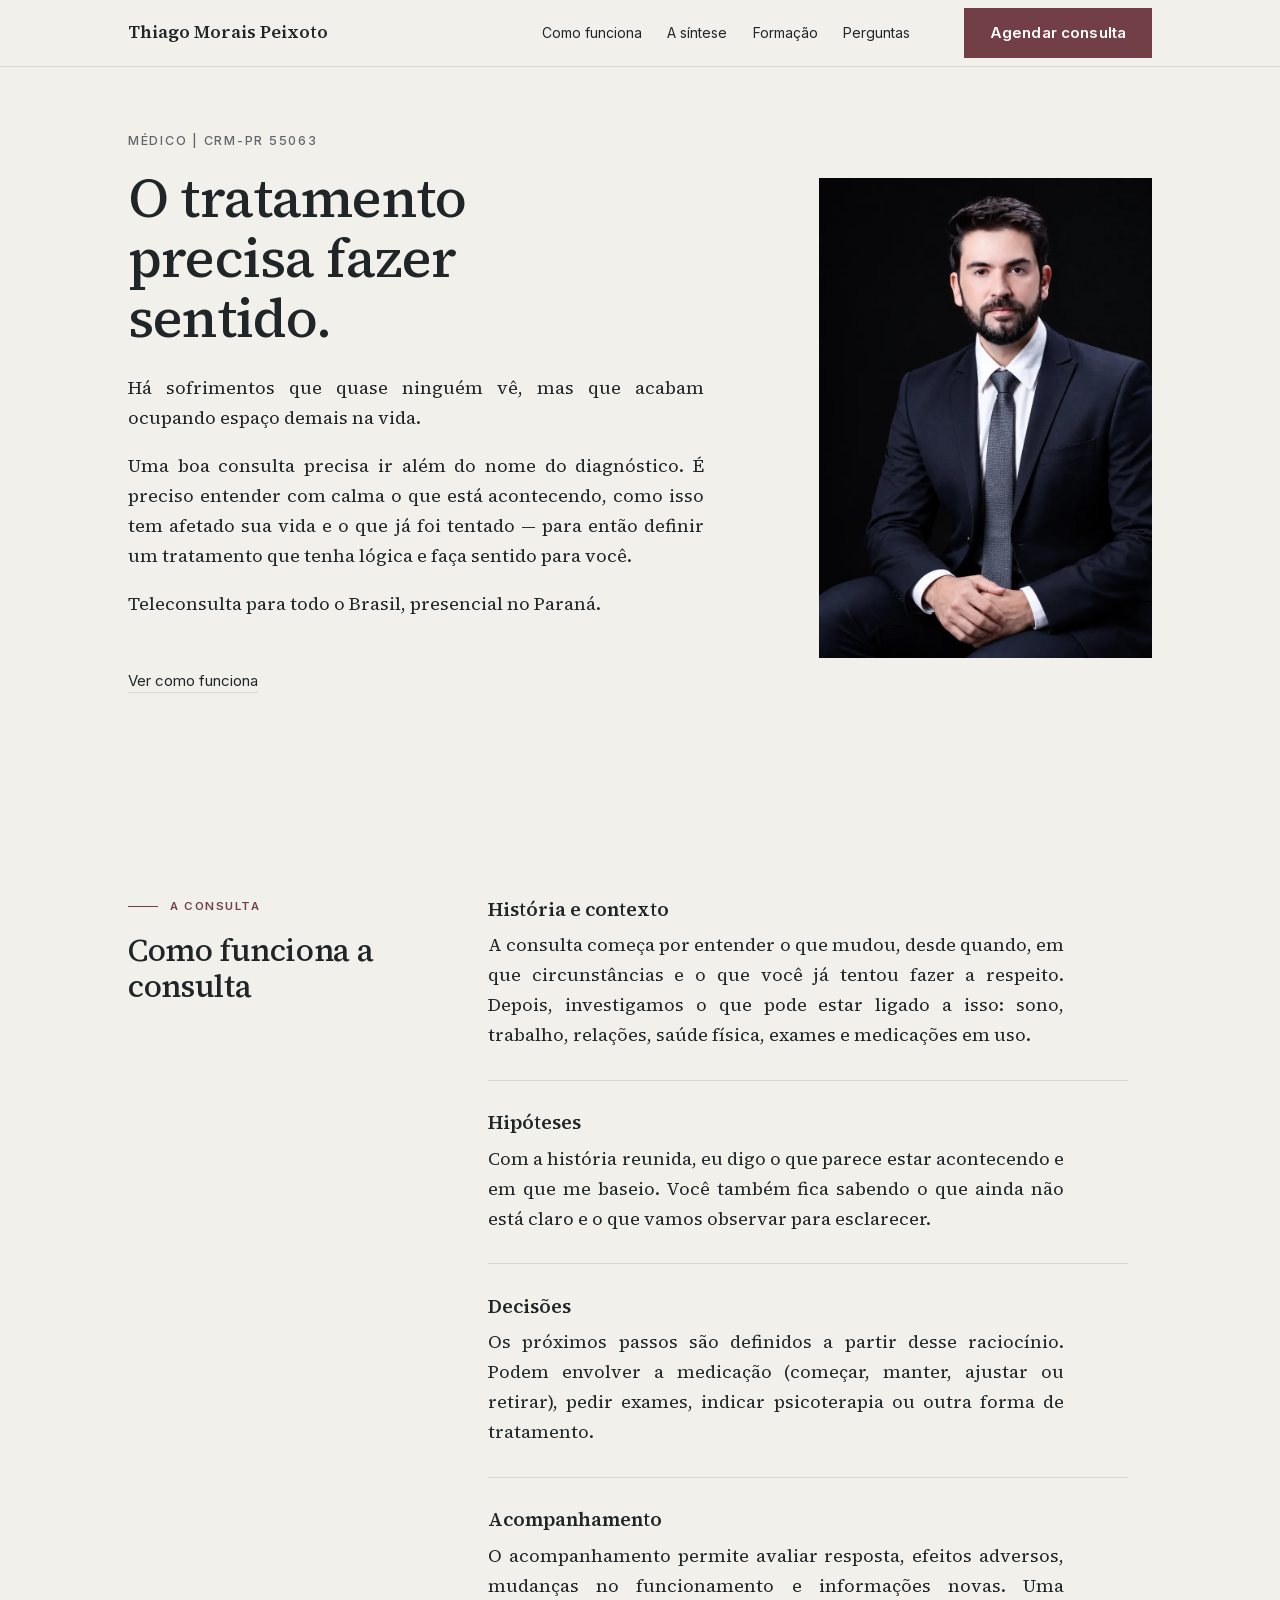
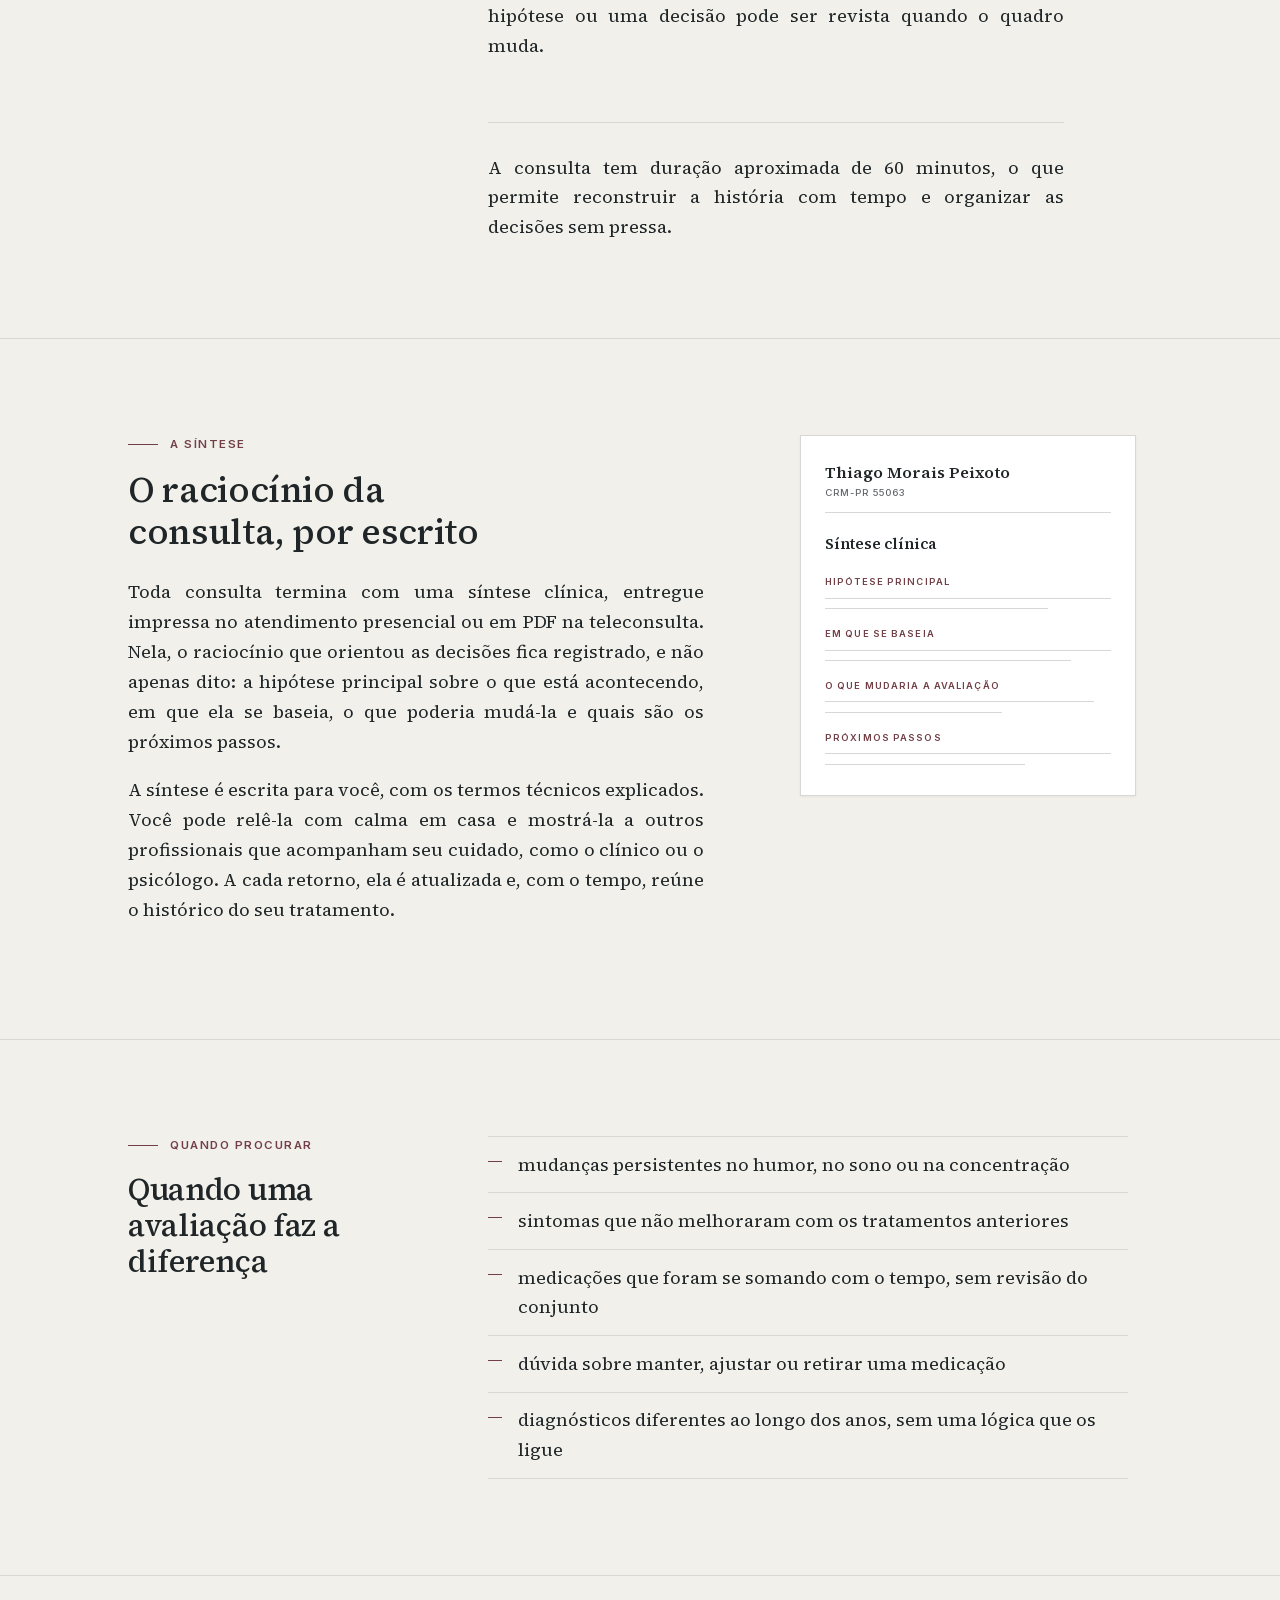
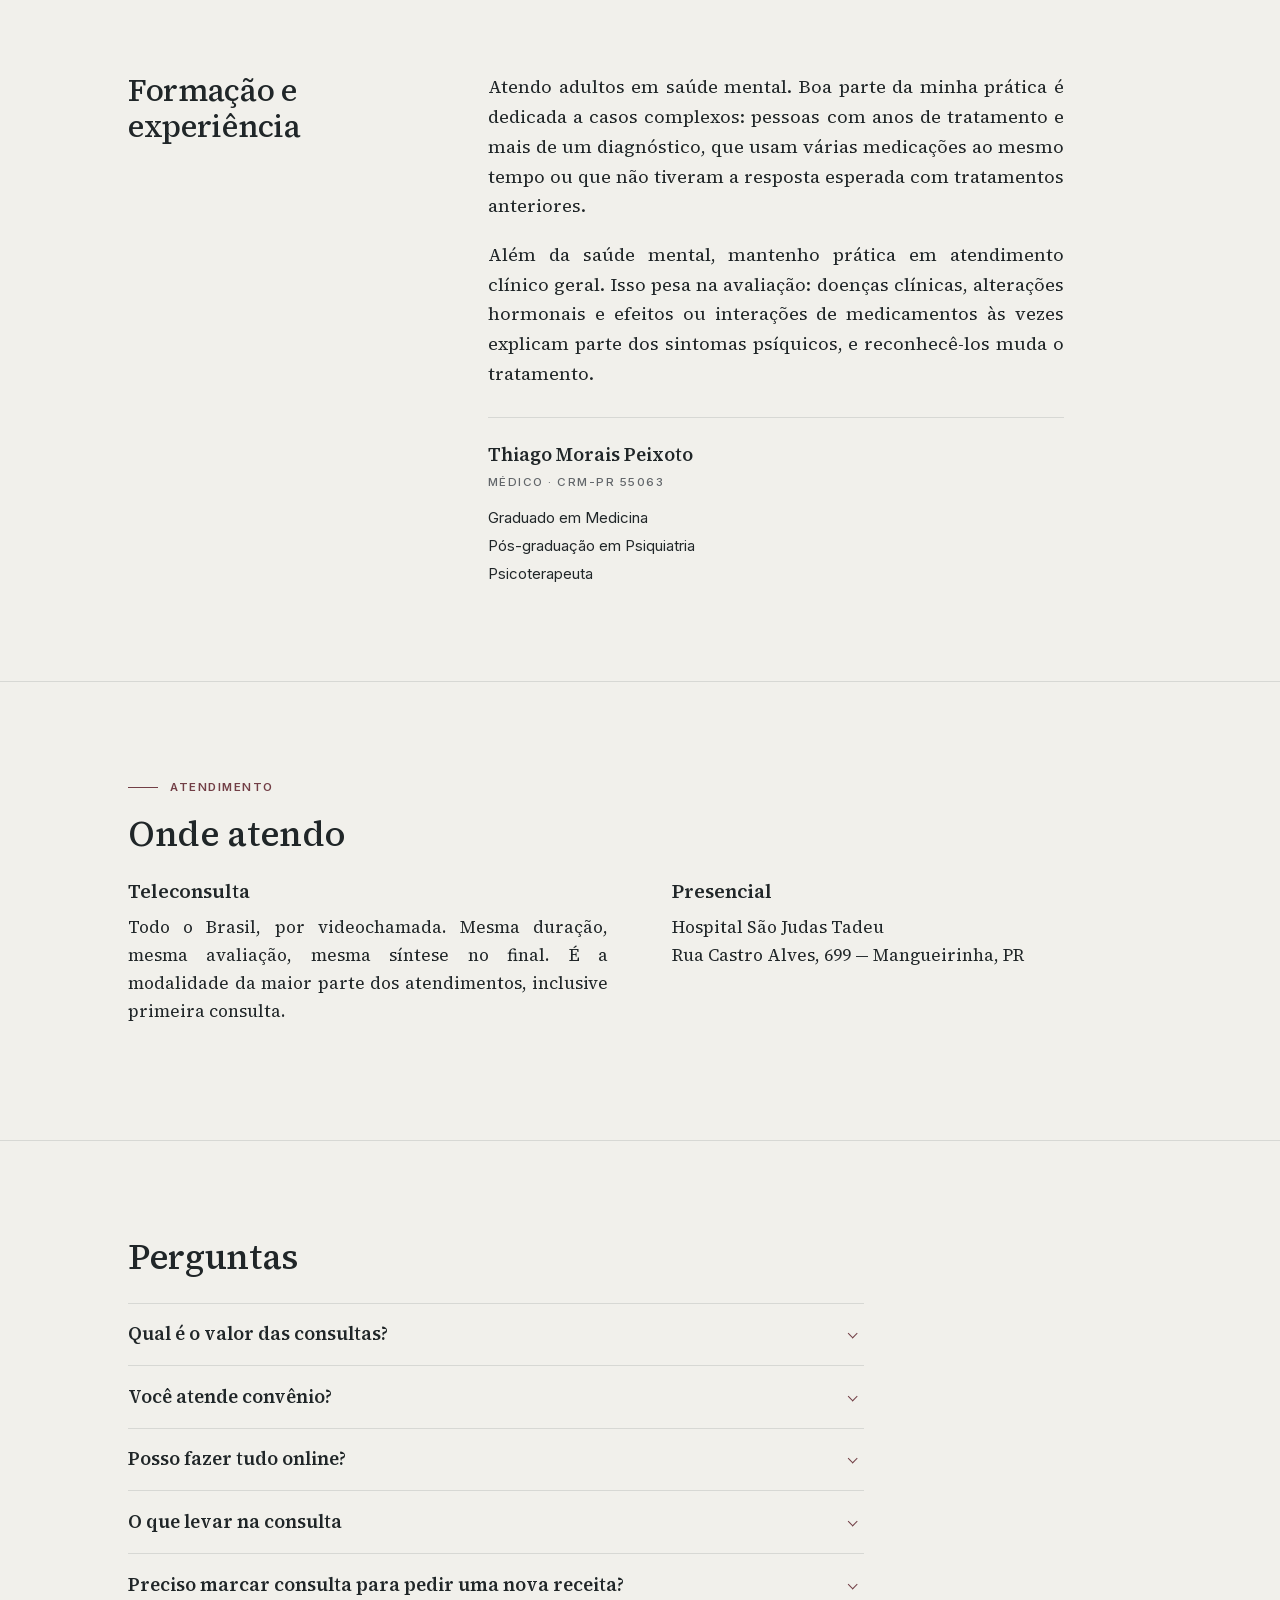
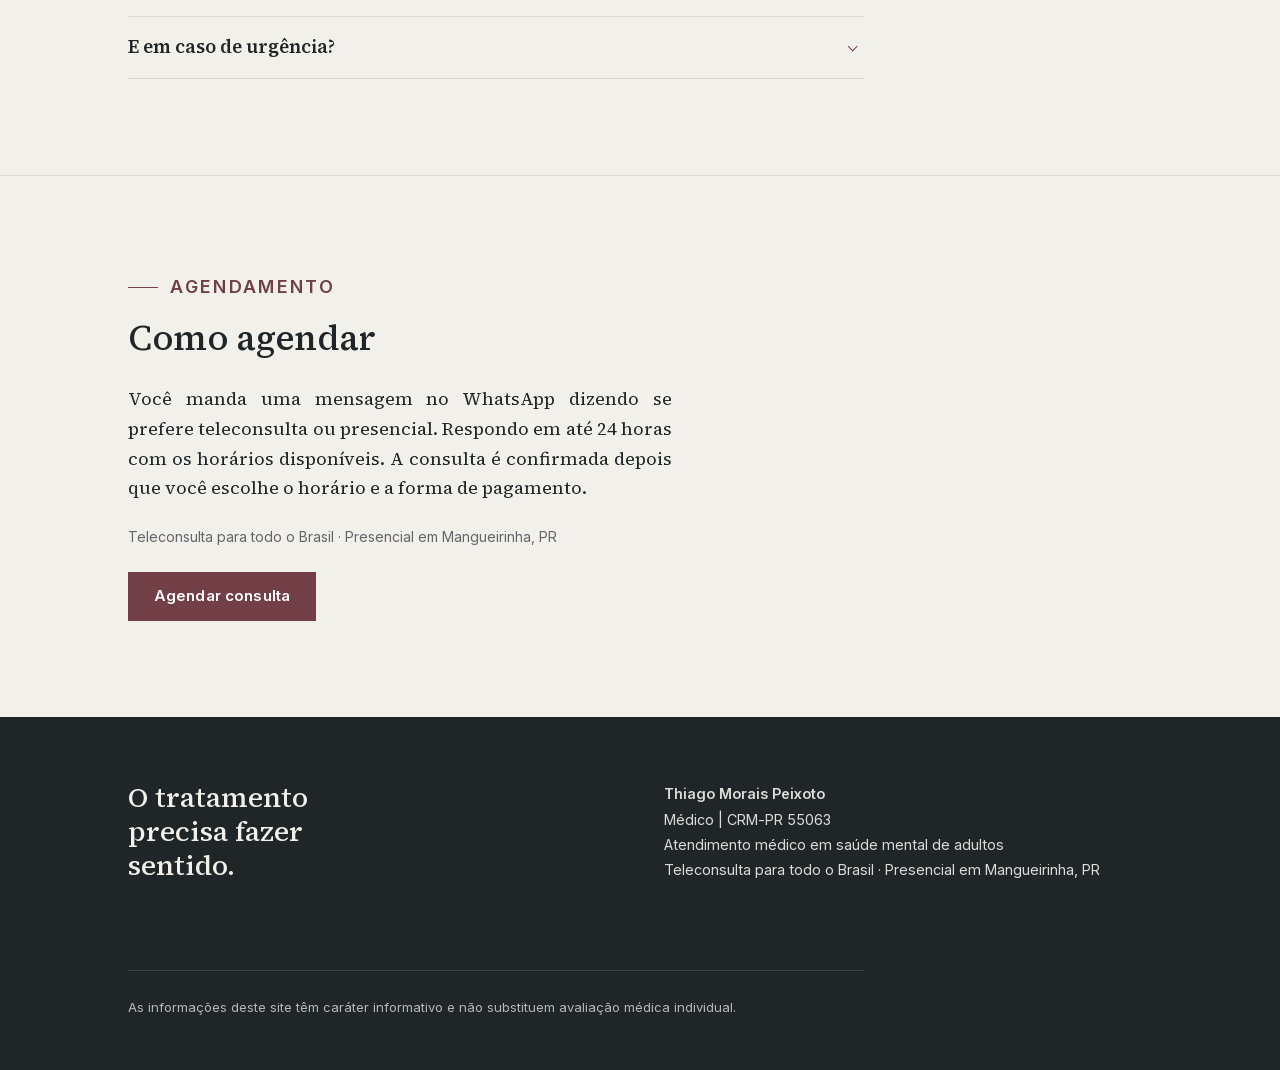
==== index.html @ 707415ba "Novo texto da capa Texto do proprietário, na íntegra. Saem da abertura a duração e a síntese clínica" ====
<!DOCTYPE html>
<html lang="pt-BR">
<head>
<meta charset="utf-8">
<meta name="viewport" content="width=device-width, initial-scale=1">
<title>Thiago Morais Peixoto — Médico | Saúde mental de adultos · Teleconsulta e Mangueirinha, PR</title>
<meta name="description" content="Atendimento médico em saúde mental de adultos. Teleconsulta para todo o Brasil e presencial em Mangueirinha (PR). Consulta de aproximadamente 60 minutos com síntese clínica ao final. CRM-PR 55063.">
<meta name="author" content="Thiago Morais Peixoto">
<meta name="theme-color" content="#F1F0EB">
<meta property="og:title" content="Thiago Morais Peixoto — Médico | Saúde mental de adultos">
<meta property="og:description" content="Consulta de aproximadamente 60 minutos com síntese clínica ao final: o raciocínio que levou às decisões, por escrito. Teleconsulta para todo o Brasil.">
<meta property="og:type" content="website">
<meta property="og:locale" content="pt_BR">
<meta property="og:url" content="https://thiagomoraispeixoto.com.br/">
<meta property="og:image" content="https://thiagomoraispeixoto.com.br/og-image.jpg">
<meta property="og:image:width" content="1200">
<meta property="og:image:height" content="630">
<meta property="og:image:alt" content="Thiago Morais Peixoto, médico, CRM-PR 55063.">
<link rel="canonical" href="https://thiagomoraispeixoto.com.br/">
<link rel="icon" href="favicon.svg" type="image/svg+xml">
<link rel="preload" href="fonts/ss4-text.woff2" as="font" type="font/woff2" crossorigin>
<link rel="preload" href="fonts/inter.woff2" as="font" type="font/woff2" crossorigin>
<link rel="stylesheet" href="style.css">
<script type="application/ld+json">
{
  "@context": "https://schema.org",
  "@type": "Physician",
  "name": "Thiago Morais Peixoto",
  "description": "Atendimento médico em saúde mental de adultos. Teleconsulta para todo o Brasil e presencial em Mangueirinha, PR.",
  "url": "https://thiagomoraispeixoto.com.br/",
  "image": "https://thiagomoraispeixoto.com.br/og-image.jpg",
  "telephone": "+5532984127191",
  "priceRange": "R$ 550",
  "address": {
    "@type": "PostalAddress",
    "streetAddress": "Rua Castro Alves, 699",
    "addressLocality": "Mangueirinha",
    "addressRegion": "PR",
    "addressCountry": "BR"
  },
  "areaServed": { "@type": "Country", "name": "Brasil" },
  "availableService": {
    "@type": "MedicalTherapy",
    "name": "Consulta médica em saúde mental de adultos"
  }
}
</script>
</head>
<body>

<header class="topo">
  <div class="caixa">
    <a class="marca" href="#topo">Thiago Morais Peixoto</a>
    <nav aria-label="Seções da página">
      <a href="#metodo">Como funciona</a>
      <a href="#registro">A síntese</a>
      <a href="#sobre">Formação</a>
      <a href="#faq">Perguntas</a>
    </nav>
    <a class="botao" href="https://wa.me/5532984127191?text=Ol%C3%A1%2C%20vim%20pelo%20site%20e%20gostaria%20de%20agendar%20uma%20consulta.">Agendar consulta</a>
  </div>
</header>

<main id="topo">

<!-- Capa -->
<section class="capa">
  <div class="caixa">
    <div class="capa-texto">
      <p class="identificacao">Médico | CRM-PR 55063</p>

      <h1>O tratamento precisa fazer sentido.</h1>

      <p class="entrada">Há sofrimentos que quase ninguém vê, mas que acabam ocupando espaço demais na vida.</p>

      <p class="entrada">Uma boa consulta precisa ir além do nome do diagnóstico. É preciso entender com calma o que está acontecendo, como isso tem afetado sua vida e o que já foi tentado — para então definir um tratamento que tenha lógica e faça sentido para você.</p>

      <p class="entrada">Teleconsulta para todo o Brasil, presencial no Paraná.</p>

    </div>

    <figure>
      <img src="retrato.webp" width="820" height="1183" alt="Fotografia de Thiago Morais Peixoto, médico, CRM-PR 55063." fetchpriority="high" decoding="async">
    </figure>

    <p class="capa-seguir"><a class="secundario" href="#metodo">Ver como funciona</a></p>
  </div>
</section>

<!-- Como funciona a consulta -->
<section class="secao" id="metodo" aria-labelledby="t-consulta">
  <div class="caixa duas">
    <div class="cabeca">
      <p class="rotulo">A consulta</p>
      <h2 id="t-consulta">Como funciona a consulta</h2>
    </div>

    <div class="subsecoes">
      <div>
        <h3>História e contexto</h3>
        <p>A consulta começa por entender o que mudou, desde quando, em que circunstâncias e o que você já tentou fazer a respeito. Depois, investigamos o que pode estar ligado a isso: sono, trabalho, relações, saúde física, exames e medicações em uso.</p>
      </div>

      <div>
        <h3>Hipóteses</h3>
        <p>Com a história reunida, eu digo o que parece estar acontecendo e em que me baseio. Você também fica sabendo o que ainda não está claro e o que vamos observar para esclarecer.</p>
      </div>

      <div>
        <h3>Decisões</h3>
        <p>Os próximos passos são definidos a partir desse raciocínio. Podem envolver a medicação (começar, manter, ajustar ou retirar), pedir exames, indicar psicoterapia ou outra forma de tratamento.</p>
      </div>

      <div>
        <h3>Acompanhamento</h3>
        <p>O acompanhamento permite avaliar resposta, efeitos adversos, mudanças no funcionamento e informações novas. Uma hipótese ou uma decisão pode ser revista quando o quadro muda.</p>
      </div>

      <p class="fechamento">A consulta tem duração aproximada de 60 minutos, o que permite reconstruir a história com tempo e organizar as decisões sem pressa.</p>
    </div>
  </div>
</section>

<!-- A síntese clínica (id mantido: #registro) -->
<section class="secao" id="registro" aria-labelledby="t-registro">
  <div class="caixa prova">
    <div>
      <p class="rotulo">A síntese</p>
      <h2 id="t-registro">O raciocínio da consulta, por escrito</h2>

      <p>Toda consulta termina com uma síntese clínica, entregue impressa no atendimento presencial ou em PDF na teleconsulta. Nela, o raciocínio que orientou as decisões fica registrado, e não apenas dito: a hipótese principal sobre o que está acontecendo, em que ela se baseia, o que poderia mudá-la e quais são os próximos passos.</p>

      <p>A síntese é escrita para você, com os termos técnicos explicados. Você pode relê-la com calma em casa e mostrá-la a outros profissionais que acompanham seu cuidado, como o clínico ou o psicólogo. A cada retorno, ela é atualizada e, com o tempo, reúne o histórico do seu tratamento.</p>
    </div>

    <!-- TODO futuro: inserir marca de margem somente quando houver ativo manual real digitalizado -->
    <div class="documento" role="img" aria-label="Modelo da síntese clínica entregue ao final da consulta, com quatro seções: hipótese principal, em que se baseia, o que mudaria a avaliação e próximos passos.">
      <div class="doc-topo">
        <span class="doc-nome">Thiago Morais Peixoto</span>
        <span class="doc-crm">CRM-PR 55063</span>
      </div>
      <p class="doc-titulo">Síntese clínica</p>
      <p class="doc-rubrica">Hipótese principal</p>
      <div class="doc-linhas"><i style="width:100%"></i><i style="width:78%"></i></div>
      <p class="doc-rubrica">Em que se baseia</p>
      <div class="doc-linhas"><i style="width:100%"></i><i style="width:86%"></i></div>
      <p class="doc-rubrica">O que mudaria a avaliação</p>
      <div class="doc-linhas"><i style="width:94%"></i><i style="width:62%"></i></div>
      <p class="doc-rubrica">Próximos passos</p>
      <div class="doc-linhas"><i style="width:100%"></i><i style="width:70%"></i></div>
    </div>
  </div>
</section>

<!-- Quando procurar -->
<section class="secao" id="quando" aria-labelledby="t-quando">
  <div class="caixa duas">
    <div class="cabeca">
      <p class="rotulo">Quando procurar</p>
      <h2 id="t-quando">Quando uma avaliação faz a diferença</h2>
    </div>

    <div>
      <ul class="lista">
        <li>mudanças persistentes no humor, no sono ou na concentração</li>
        <li>sintomas que não melhoraram com os tratamentos anteriores</li>
        <li>medicações que foram se somando com o tempo, sem revisão do conjunto</li>
        <li>dúvida sobre manter, ajustar ou retirar uma medicação</li>
        <li>diagnósticos diferentes ao longo dos anos, sem uma lógica que os ligue</li>
      </ul>
    </div>
  </div>
</section>

<!-- Sobre -->
<section class="secao" id="sobre" aria-labelledby="t-sobre">
  <div class="caixa duas">
    <div class="cabeca">
      <h2 id="t-sobre">Formação e experiência</h2>
    </div>

    <div>
      <p>Atendo adultos em saúde mental. Boa parte da minha prática é dedicada a casos complexos: pessoas com anos de tratamento e mais de um diagnóstico, que usam várias medicações ao mesmo tempo ou que não tiveram a resposta esperada com tratamentos anteriores.</p>

      <p>Além da saúde mental, mantenho prática em atendimento clínico geral. Isso pesa na avaliação: doenças clínicas, alterações hormonais e efeitos ou interações de medicamentos às vezes explicam parte dos sintomas psíquicos, e reconhecê-los muda o tratamento.</p>

      <div class="credenciais">
        <p class="cred-nome">Thiago Morais Peixoto</p>
        <p class="cred-crm">Médico · CRM-PR 55063</p>
        <ul class="cred-lista">
          <li>Graduado em Medicina</li>
          <li>Pós-graduação em Psiquiatria</li>
          <li>Psicoterapeuta</li>
        </ul>
      </div>
    </div>
  </div>
</section>

<!-- Onde atendo -->
<section class="secao" id="atendimento" aria-labelledby="t-atendimento">
  <div class="caixa">
    <div class="cabeca">
      <p class="rotulo">Atendimento</p>
      <h2 id="t-atendimento">Onde atendo</h2>
    </div>

    <div class="modalidades">
      <div>
        <h3>Teleconsulta</h3>
        <p>Todo o Brasil, por videochamada. Mesma duração, mesma avaliação, mesma síntese no final. É a modalidade da maior parte dos atendimentos, inclusive primeira consulta.</p>
      </div>
      <div>
        <h3>Presencial</h3>
        <p>Hospital São Judas Tadeu<br>Rua Castro Alves, 699 — Mangueirinha, PR</p>
      </div>
    </div>
  </div>
</section>

<!-- Perguntas -->
<section class="secao" id="faq" aria-labelledby="t-faq">
  <div class="caixa">
    <div class="cabeca">
      <h2 id="t-faq">Perguntas</h2>
    </div>

    <div class="perguntas">
      <details>
        <summary>Qual é o valor das consultas?</summary>
        <p>R$ 550,00 por consulta com duração de aproximadamente 60 minutos, com a síntese clínica ao final.</p>
        <p class="pagamento">Formas de pagamento:<br>
        Teleconsulta: Pix.<br>
        Atendimento presencial: dinheiro, Pix ou cartão.</p>
      </details>

      <details>
        <summary>Você atende convênio?</summary>
        <p>Não. Emito recibo para reembolso, e ele segue as regras da sua operadora.</p>
      </details>

      <details>
        <summary>Posso fazer tudo online?</summary>
        <p>Sim, inclusive a primeira consulta. A avaliação se faz conversando e reconstruindo sua história, e nada disso muda por videochamada.</p>
        <p>Em casa você tem as caixas de medicação, as receitas antigas e os exames ao alcance da mão, o que costuma deixar a consulta mais precisa. E não há deslocamento nem sala de espera. Se em algum momento for necessário exame presencial, eu digo na hora.</p>
      </details>

      <details>
        <summary>O que levar na consulta</summary>
        <p>Recomendo levar: a lista das medicações em uso com as doses, receitas e exames recentes.</p>
      </details>

      <details>
        <summary>Preciso marcar consulta para pedir uma nova receita?</summary>
        <p>Enquanto o paciente estiver em acompanhamento regular, eventuais reemissões de receitas ou de documentos já emitidos podem ser solicitadas pelo WhatsApp, assim como agendamentos e outras questões administrativas.</p>
        <p>Quando houver necessidade de avaliar novos sintomas, rever o quadro ou modificar o tratamento, a orientação é realizar uma consulta, para que essas decisões sejam tomadas com segurança e com o contexto necessário.</p>
      </details>

      <details>
        <summary>E em caso de urgência?</summary>
        <p>Em situações de urgência, procure atendimento presencial no serviço de emergência mais próximo ou ligue 192.</p>
      </details>
    </div>
  </div>
</section>

<!-- Como agendar -->
<section class="secao agendar" id="agendar" aria-labelledby="t-agendar">
  <div class="caixa">
    <p class="rotulo">Agendamento</p>
    <h2 id="t-agendar">Como agendar</h2>
    <p>Você manda uma mensagem no WhatsApp dizendo se prefere teleconsulta ou presencial. Respondo em até 24 horas com os horários disponíveis. A consulta é confirmada depois que você escolhe o horário e a forma de pagamento.</p>
    <p class="nota">Teleconsulta para todo o Brasil · Presencial em Mangueirinha, PR</p>
    <a class="botao" href="https://wa.me/5532984127191?text=Ol%C3%A1%2C%20vim%20pelo%20site%20e%20gostaria%20de%20agendar%20uma%20consulta.">Agendar consulta</a>
  </div>
</section>

</main>

<footer>
  <div class="caixa">
    <p class="lema">O tratamento precisa fazer sentido.</p>

    <p class="assinatura">
      <strong>Thiago Morais Peixoto</strong><br>
      Médico | CRM-PR 55063<br>
      Atendimento médico em saúde mental de adultos<br>
      Teleconsulta para todo o Brasil · Presencial em Mangueirinha, PR
    </p>

    <p class="disclaimer">As informações deste site têm caráter informativo e não substituem avaliação médica individual.</p>
  </div>
</footer>

</body>
</html>
---- style.css ----
/* Thiago Morais Peixoto — landing page
   Revisão v2: papel frio, grafite, vinho contido. Source Serif 4 + Inter. */

@font-face {
  font-family: 'SS4';
  src: url('fonts/ss4-text.woff2') format('woff2-variations'),
       url('fonts/ss4-text.woff2') format('woff2');
  font-weight: 400 600; font-style: normal; font-display: swap;
}
@font-face {
  font-family: 'Inter';
  src: url('fonts/inter.woff2') format('woff2-variations'),
       url('fonts/inter.woff2') format('woff2');
  font-weight: 400 600; font-style: normal; font-display: swap;
}

:root {
  --papel:      #F1F0EB;
  --tinta:      #202628;
  --vinho:      #723F46;
  --secundario: #62666A;
  --branco:     #FFFFFF;
  --linha:      #D7D8D4;

  --serif: 'SS4', Georgia, 'Times New Roman', serif;
  --sans:  'Inter', system-ui, -apple-system, 'Segoe UI', Roboto, sans-serif;

  --largura: 68rem;
  --medida:  36rem;
  --ar:      6rem;
}

*, *::before, *::after { box-sizing: border-box; }
html { -webkit-text-size-adjust: 100%; scroll-behavior: smooth; }

body {
  margin: 0;
  background: var(--papel);
  color: var(--tinta);
  font-family: var(--serif);
  font-size: 1.125rem;
  line-height: 1.66;
  font-kerning: normal;
  -webkit-font-smoothing: antialiased;
  -moz-osx-font-smoothing: grayscale;
}

@media (prefers-reduced-motion: reduce) {
  html { scroll-behavior: auto; }
  * { transition: none !important; }
}

.caixa { max-width: var(--largura); margin: 0 auto; padding: 0 2rem; }

p, li { max-width: var(--medida); }
p {
  margin: 0 0 1.15rem;
  text-align: justify;
  text-justify: inter-word;
  hyphens: auto;
  -webkit-hyphens: auto;
  /* nunca partir palavra com menos de 6 letras, nem deixar menos de 3 de cada lado */
  hyphenate-limit-chars: 6 3 3;
  -webkit-hyphenate-limit-before: 3;
  -webkit-hyphenate-limit-after: 3;
  hyphenate-limit-lines: 2;
  -webkit-hyphenate-limit-lines: 2;
}
/* Fora da justificação: rótulos, notas, credenciais, fac-símile e rodapé. */
.rotulo, .identificacao, .agendar .nota, .capa-seguir, .pagamento,
.cred-nome, .cred-crm, .doc-rubrica, .doc-titulo,
footer .assinatura, footer .disclaimer, footer .lema {
  text-align: left;
  hyphens: manual;
  -webkit-hyphens: manual;
}
a { color: var(--vinho); text-underline-offset: 0.2em; text-decoration-thickness: 1px; }
:focus-visible { outline: 2px solid var(--vinho); outline-offset: 3px; }

h1, h2, h3 { margin: 0; font-family: var(--serif); }

h1 {
  font-size: clamp(2.3rem, 4.8vw, 3.4rem);
  font-weight: 500; line-height: 1.1; letter-spacing: -0.015em;
  margin: 1.1rem 0 1.5rem; max-width: 17ch;
}
h2 {
  font-size: clamp(1.7rem, 2.9vw, 2.2rem);
  font-weight: 500; line-height: 1.18; letter-spacing: -0.01em;
  margin: 0 0 1.5rem; max-width: 22ch;
}
h3 {
  font-size: 1.2rem; font-weight: 600; line-height: 1.3;
  margin: 0 0 0.55rem; max-width: 30ch;
}

.rotulo {
  display: flex; align-items: center; gap: 0.8rem;
  margin: 0 0 1rem; max-width: none;
  font-family: var(--sans); font-size: 0.72rem; font-weight: 600;
  letter-spacing: 0.13em; text-transform: uppercase; color: var(--vinho);
}
.rotulo::before { content: ""; width: 1.85rem; height: 1px; background: var(--vinho); flex: none; }


/* ---------- Cabeçalho ---------- */
.topo {
  position: sticky; top: 0; z-index: 20;
  background: rgba(241,240,235,0.94);
  backdrop-filter: saturate(140%) blur(8px);
  border-bottom: 1px solid var(--linha);
}
.topo .caixa { display: flex; align-items: center; gap: 2rem; min-height: 66px; }
.marca {
  font-family: var(--serif); font-size: 1.1rem; font-weight: 600;
  color: var(--tinta); text-decoration: none; white-space: nowrap;
}
.topo nav { display: flex; gap: 1.6rem; margin-left: auto; font-family: var(--sans); font-size: 0.875rem; }
.topo .botao { margin-left: 1.35rem; white-space: nowrap; }
.topo nav a {
  color: var(--tinta); text-decoration: none;
  padding: 0.6rem 0; border-bottom: 1px solid transparent;
}
.topo nav a:hover { border-bottom-color: var(--vinho); color: var(--vinho); }

/* ---------- Botões ---------- */
.botao {
  display: inline-flex; align-items: center; justify-content: center;
  min-height: 46px; padding: 0.7rem 1.55rem;
  background: var(--vinho); color: var(--branco);
  font-family: var(--sans); font-size: 0.9375rem; font-weight: 600; letter-spacing: 0.01em;
  text-decoration: none; border: 1px solid var(--vinho);
  transition: background-color 150ms ease, color 150ms ease;
}
.botao:hover, .botao:focus-visible { background: transparent; color: var(--vinho); }

.secundario {
  display: inline-flex; align-items: center; min-height: 46px;
  font-family: var(--sans); font-size: 0.9375rem; color: var(--tinta);
  text-decoration: underline; text-decoration-color: var(--linha);
  text-decoration-thickness: 1px; text-underline-offset: 6px;
}
.secundario:hover, .secundario:focus-visible { color: var(--vinho); text-decoration-color: var(--vinho); }

/* ---------- Capa ---------- */
.capa { padding: 4rem 0 var(--ar); }
.capa .caixa {
  display: grid;
  grid-template-columns: minmax(0,1.3fr) minmax(0,0.7fr);
  grid-template-areas: "texto foto" "seguir foto";
  gap: 0 4.5rem; align-items: center;
}
.capa-texto { grid-area: texto; }
.capa-seguir { grid-area: seguir; margin: 1.35rem 0 0; }
.identificacao {
  margin: 0; font-family: var(--sans); font-size: 0.78rem; font-weight: 500;
  letter-spacing: 0.14em; text-transform: uppercase; color: var(--secundario);
}
.capa .entrada { font-size: 1.125rem; }
.capa figure { grid-area: foto; margin: 0; justify-self: end; max-width: 340px; }
.capa img { display: block; width: 100%; height: auto; }

/* ---------- Seções ---------- */
.secao { padding: var(--ar) 0; scroll-margin-top: 5rem; }
.secao + .secao { border-top: 1px solid var(--linha); }

.duas {
  display: grid; grid-template-columns: minmax(0,18rem) minmax(0,1fr);
  gap: 3rem 4.5rem; align-items: start;
}
.duas > .cabeca { position: sticky; top: 94px; }
.duas > .cabeca h2 { font-size: clamp(1.6rem, 2.4vw, 1.95rem); max-width: 16ch; }

/* ---------- Como funciona: subseções ---------- */
.subsecoes { max-width: 40rem; }
.subsecoes > div { padding: 1.85rem 0; border-top: 1px solid var(--linha); }
.subsecoes > div:first-child { padding-top: 0; border-top: 0; }
.subsecoes p:last-child { margin-bottom: 0; }
.fechamento { margin-top: 2rem; padding-top: 1.85rem; border-top: 1px solid var(--linha); }

/* ---------- Listas ---------- */
.lista { list-style: none; margin: 0; padding: 0; max-width: 40rem; }
.lista li {
  max-width: none; padding: 0.8rem 0 0.8rem 1.85rem;
  border-bottom: 1px solid var(--linha); position: relative;
}
.lista li:first-child { border-top: 1px solid var(--linha); }
.lista li::before {
  content: ""; position: absolute; left: 0; top: 1.5rem;
  width: 0.85rem; height: 1px; background: var(--vinho);
}
.lista + p { margin-top: 1.5rem; }

/* ---------- Fac-símile do registro ---------- */
.prova { display: grid; grid-template-columns: minmax(0,1fr) minmax(0,22rem); gap: 4rem; align-items: start; }
.documento {
  background: var(--branco);
  border: 1px solid var(--linha);
  box-shadow: 0 1px 2px rgba(32,38,40,.06);
  padding: 1.6rem 1.5rem 1.3rem;
  transform: none;
  font-size: 0.8125rem;
  max-width: 21rem;
}
.doc-topo {
  padding-bottom: 0.7rem; margin-bottom: 1.1rem; border-bottom: 1px solid var(--linha);
}
.doc-nome { display: block; font-family: var(--serif); font-size: 1rem; font-weight: 600; line-height: 1.3; }
.doc-crm {
  display: block; margin-top: 0.15rem;
  font-family: var(--sans); font-size: 0.6rem; font-weight: 500;
  letter-spacing: 0.1em; text-transform: uppercase; color: var(--secundario);
}
.doc-rubrica {
  margin: 0 0 0.5rem; font-family: var(--sans); font-size: 0.58rem; font-weight: 600;
  letter-spacing: 0.12em; text-transform: uppercase; color: var(--vinho);
}
.doc-linhas { margin: 0 0 1.05rem; }
.doc-linhas:last-of-type { margin-bottom: 0.25rem; }
.doc-linhas i { display: block; height: 1px; background: var(--linha); margin-bottom: 0.6rem; }
.doc-titulo {
  margin: 0 0 1.15rem;
  font-family: var(--serif); font-size: 0.95rem; font-weight: 600; color: var(--tinta);
}

/* ---------- Formação e experiência ---------- */
.credenciais {
  max-width: var(--medida);
  margin-top: 1.75rem; padding-top: 1.35rem;
  border-top: 1px solid var(--linha);
}
.cred-nome {
  margin: 0; font-family: var(--serif); font-size: 1.15rem; font-weight: 600; color: var(--tinta);
}
.cred-crm {
  margin: 0.2rem 0 0.85rem;
  font-family: var(--sans); font-size: 0.72rem; font-weight: 500;
  letter-spacing: 0.13em; text-transform: uppercase; color: var(--secundario);
}
.cred-lista { list-style: none; margin: 0; padding: 0; }
.cred-lista li {
  max-width: none; margin: 0 0 0.3rem;
  font-family: var(--sans); font-size: 0.9375rem; line-height: 1.55; color: var(--tinta);
}
.cred-lista li:last-child { margin-bottom: 0; }

/* ---------- Onde atendo ---------- */
.modalidades { display: grid; grid-template-columns: repeat(2, minmax(0,1fr)); gap: 3rem 4rem; }
.modalidades p { font-size: 1.0625rem; }

/* ---------- FAQ ---------- */
.perguntas { max-width: 46rem; }
details { border-bottom: 1px solid var(--linha); }
details:first-of-type { border-top: 1px solid var(--linha); }
summary {
  position: relative; display: block; list-style: none; cursor: pointer;
  padding: 1.15rem 3rem 1.15rem 0;
  font-family: var(--serif); font-size: 1.15rem; font-weight: 600; line-height: 1.35;
}
summary::-webkit-details-marker { display: none; }
summary:hover, details[open] summary { color: var(--vinho); }
summary::after {
  content: ""; position: absolute; right: 0.5rem; top: 1.65rem;
  width: 0.46rem; height: 0.46rem;
  border-right: 1.5px solid var(--vinho); border-bottom: 1.5px solid var(--vinho);
  transform: rotate(45deg); transition: transform 180ms ease;
}
details[open] summary::after { transform: rotate(-135deg); }
details > *:not(summary) { margin-bottom: 1.15rem; max-width: 42rem; }

/* ---------- Como agendar ---------- */
.agendar p { font-size: 1.125rem; max-width: 34rem; }
.agendar .nota {
  margin: 1.35rem 0 0;
  font-family: var(--sans); font-size: 0.875rem; color: var(--secundario);
}
.agendar .botao { margin-top: 1.5rem; }

/* ---------- Rodapé ---------- */
footer { background: var(--tinta); color: var(--papel); padding: 4rem 0 3.25rem; }
footer .caixa { display: grid; grid-template-columns: repeat(2, minmax(0,1fr)); gap: 3rem; align-items: start; }
footer .lema {
  font-family: var(--serif); font-weight: 500; margin: 0; max-width: 16ch;
  font-size: clamp(1.4rem, 2.4vw, 1.75rem); line-height: 1.2;
}
footer .assinatura {
  margin: 0; font-family: var(--sans); font-size: 0.9rem; line-height: 1.75; opacity: 0.9;
}
footer .assinatura strong { font-weight: 600; }
footer .disclaimer {
  grid-column: 1 / -1; margin: 2.5rem 0 0; padding-top: 1.6rem;
  border-top: 1px solid rgba(241,240,235,.22);
  font-family: var(--sans); font-size: 0.8125rem; line-height: 1.65; opacity: 0.72; max-width: 46rem;
}
footer a { color: var(--papel); }

/* ---------- Telas médias ---------- */
@media (max-width: 980px) {
  :root { --ar: 4.25rem; }
  .capa { padding-top: 2.75rem; }
  .capa .caixa {
    grid-template-columns: 1fr;
    grid-template-areas: "texto" "foto" "seguir";
    gap: 2.5rem 0;
  }
  .capa-seguir { margin-top: 0; }
  .capa figure { max-width: 320px; justify-self: start; }
  .duas { grid-template-columns: 1fr; gap: 1.75rem; }
  .duas > .cabeca { position: static; }
  .prova { grid-template-columns: 1fr; gap: 2.75rem; }
  .modalidades { grid-template-columns: 1fr; gap: 2.25rem; }
  .topo nav { display: none; }
  .topo .botao { margin-left: auto; }
  footer .caixa { grid-template-columns: 1fr; gap: 2rem; }
}

/* ---------- Telefone ---------- */
@media (max-width: 620px) {
  :root { --ar: 3.25rem; --medida: 100%; }
  body { font-size: 1.0625rem; }
  /* Abaixo de 620px a medida cai para ~40 caracteres e a justificação
     passa a esticar os espaços. Alinhamento à esquerda no celular. */
  p { text-align: left; }
  .caixa { padding: 0 1.25rem; }
  .topo .caixa { min-height: 58px; gap: 1rem; }
  .marca { font-size: 1rem; }
  .topo .botao { padding: 0.5rem 0.85rem; font-size: 0.85rem; min-height: 40px; }
  .capa { padding-top: 2.25rem; }
  .secundario { margin: 0; }
  .documento { max-width: 100%; }
  .agendar .botao { width: 100%; }
}

/* ---------- Telas muito estreitas ---------- */
@media (max-width: 400px) {
  .topo .caixa { gap: 0.75rem; }
  .marca { font-size: 0.95rem; }
  .topo .botao { padding: 0.45rem 0.75rem; font-size: 0.8rem; }
}

@media print {
  .topo { position: static; display: none; }
  body { background: #fff; padding: 0; }
  footer { background: #fff; color: #000; }
  .documento { box-shadow: none; }
  details > *:not(summary) { display: block; }
}
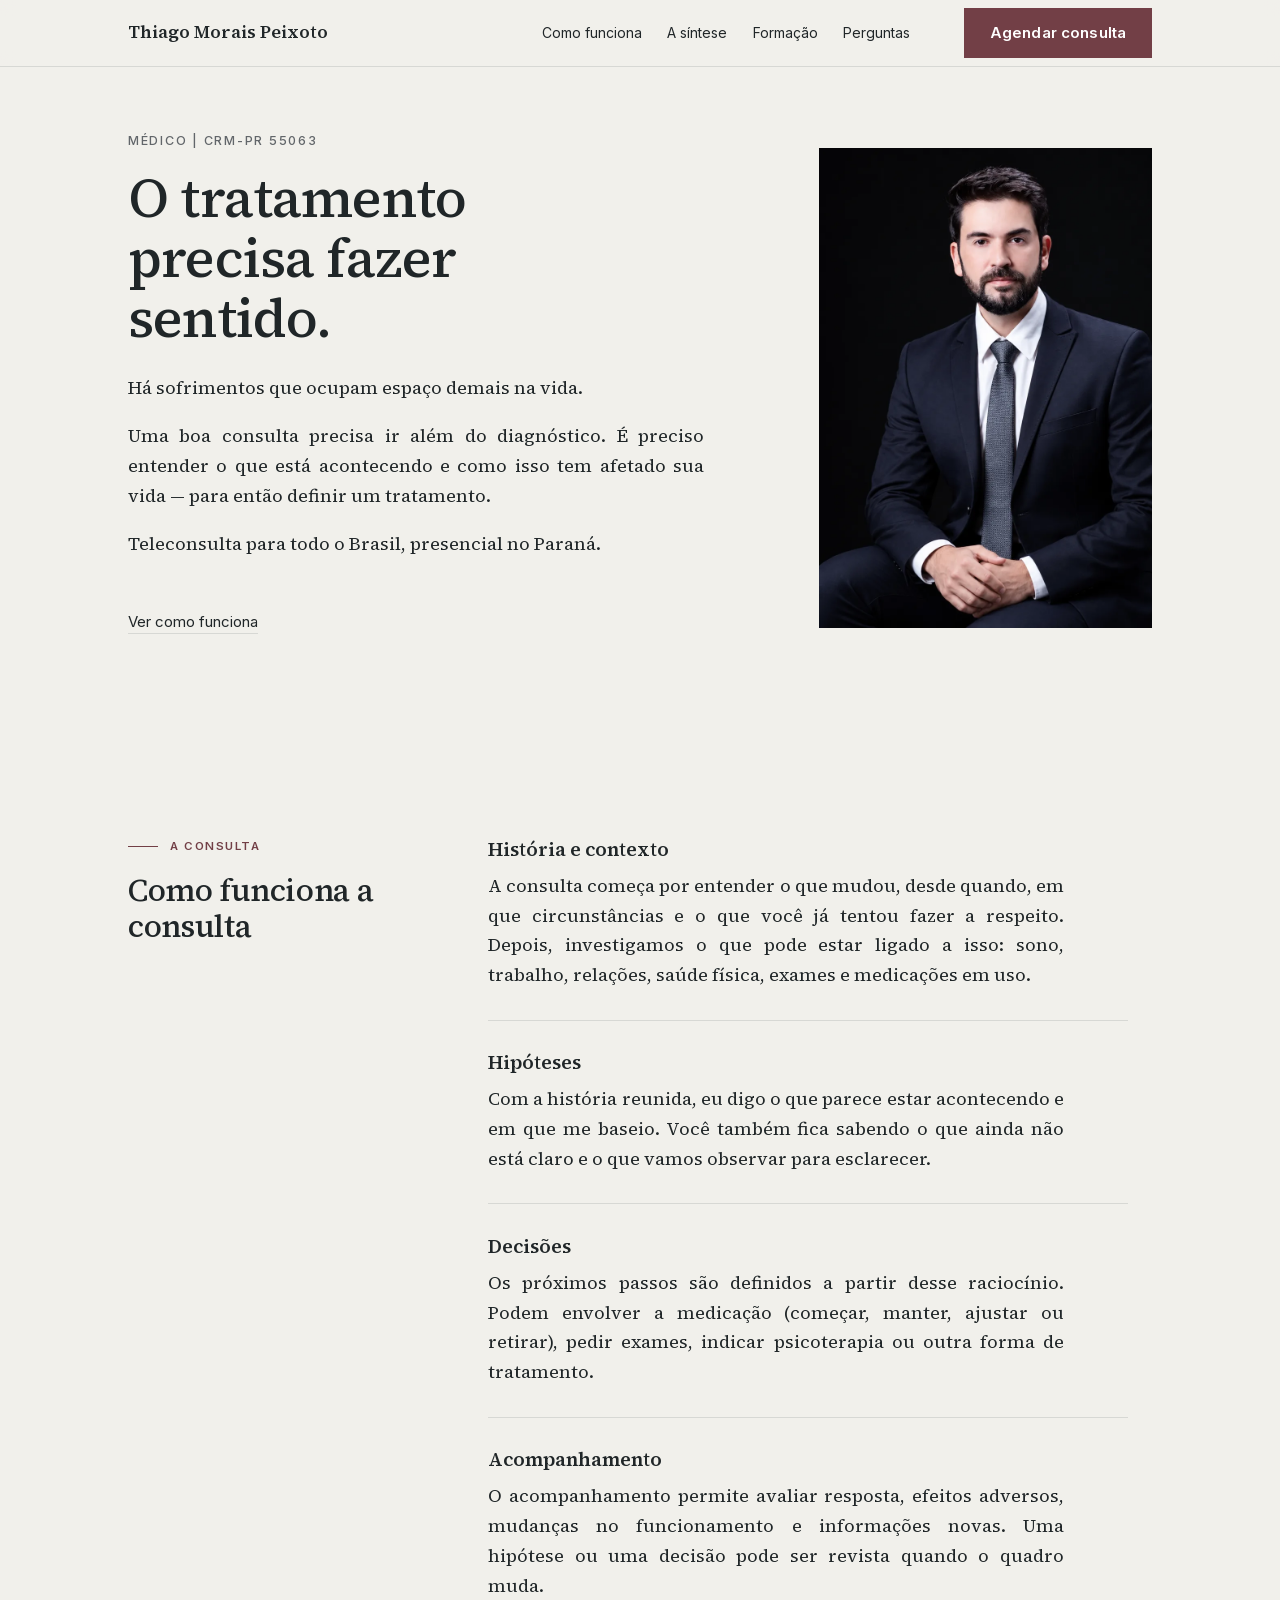
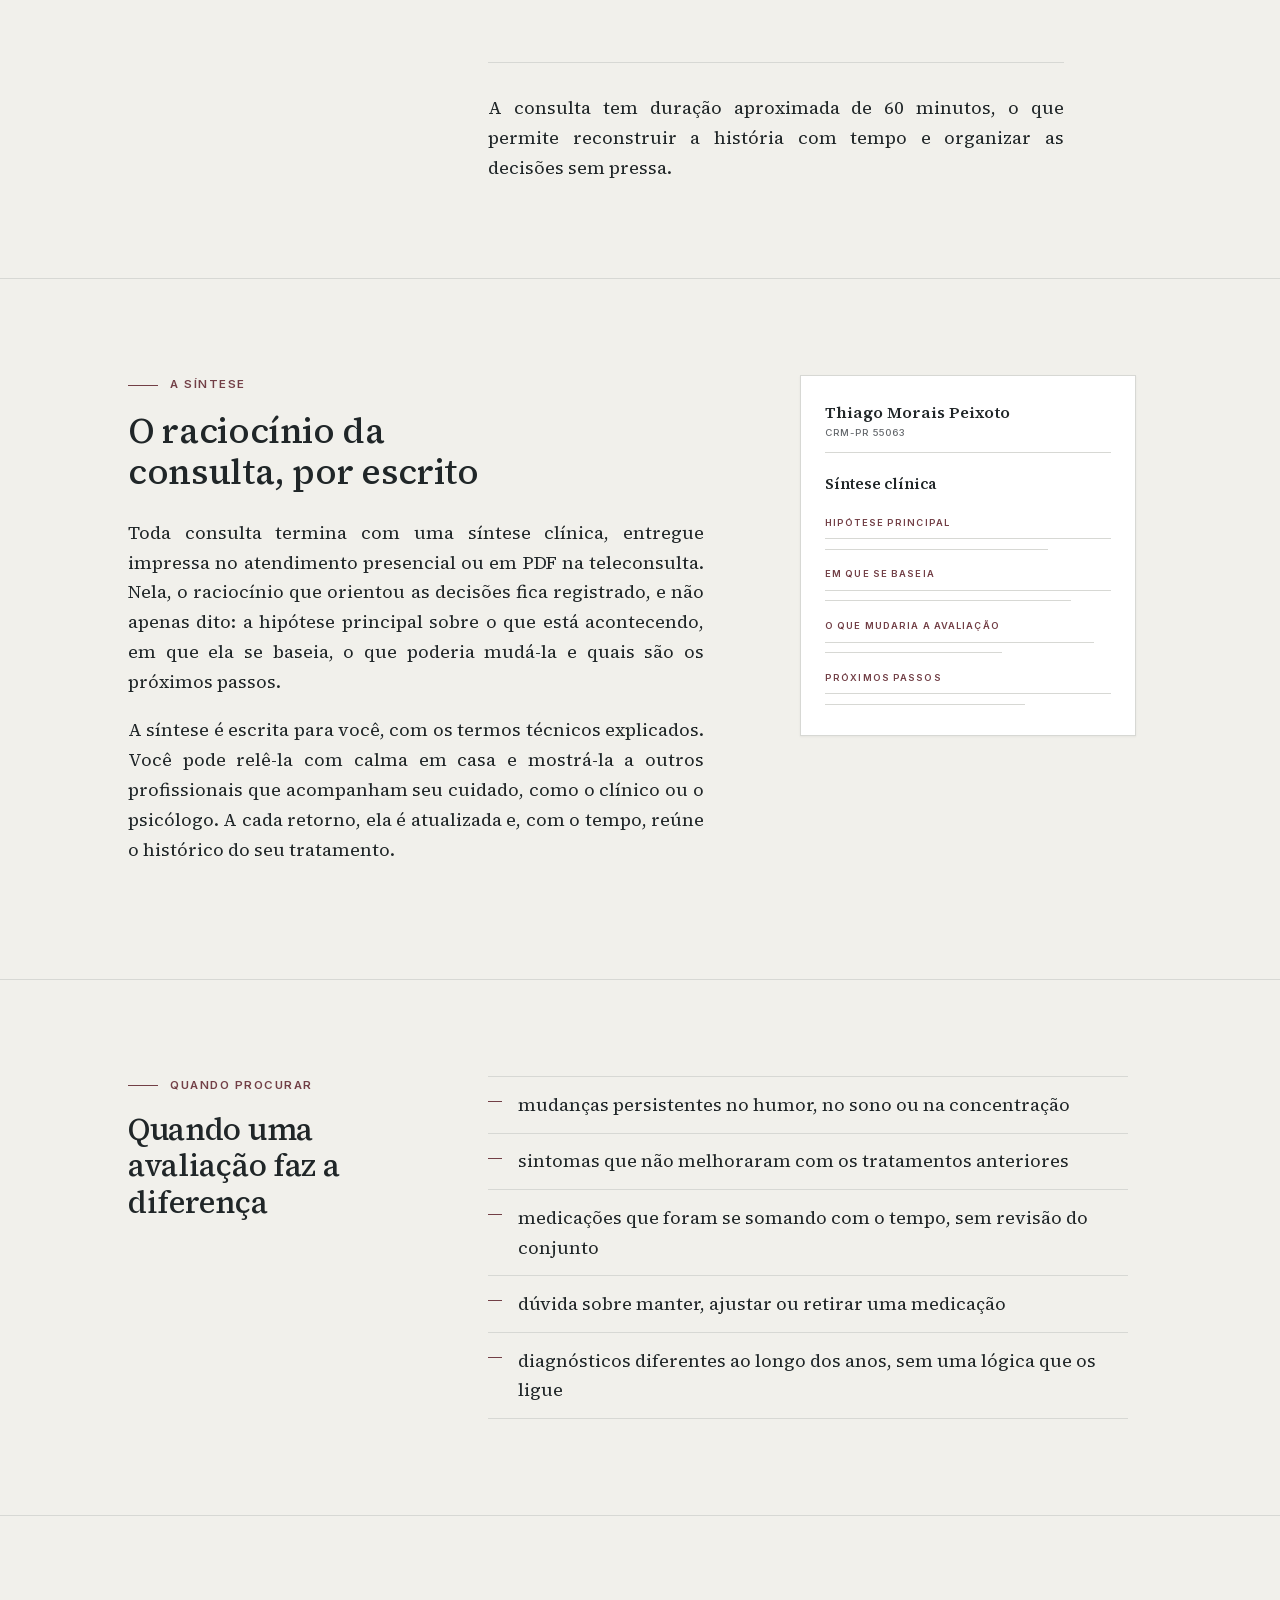
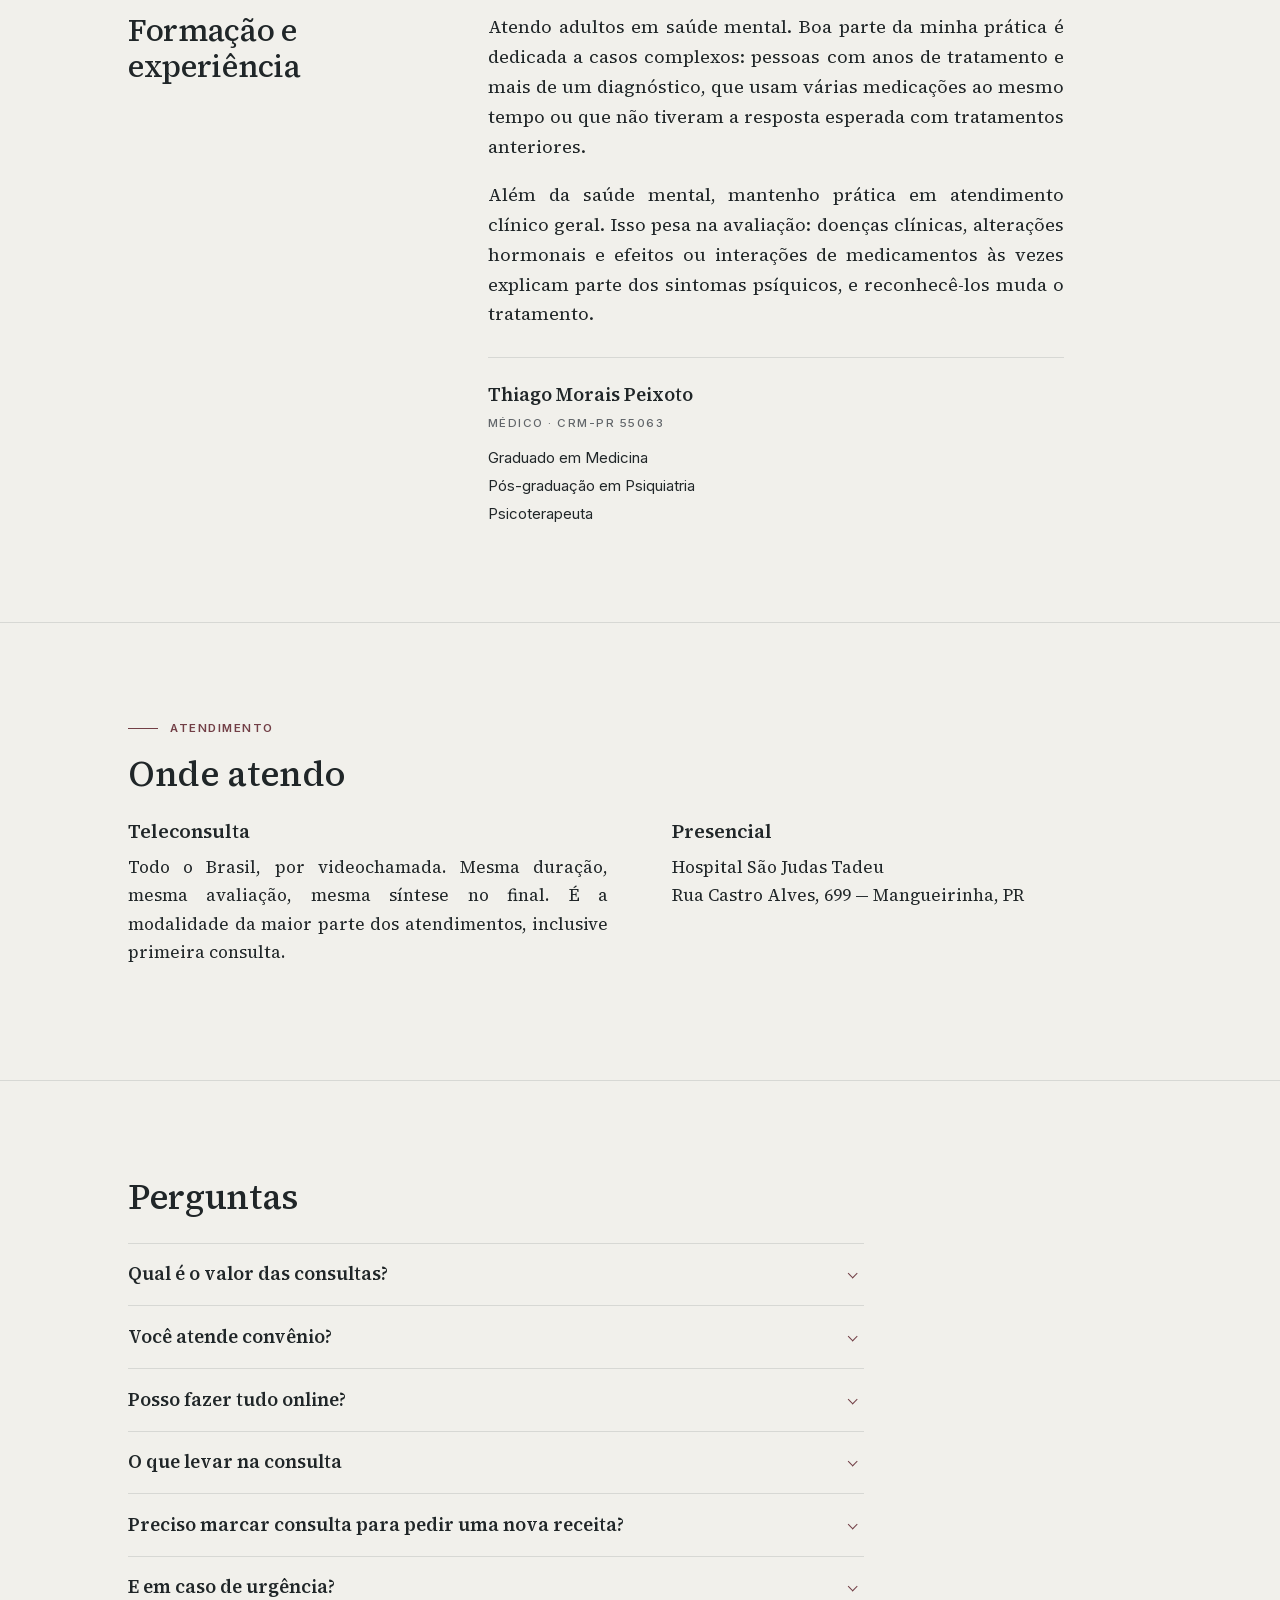
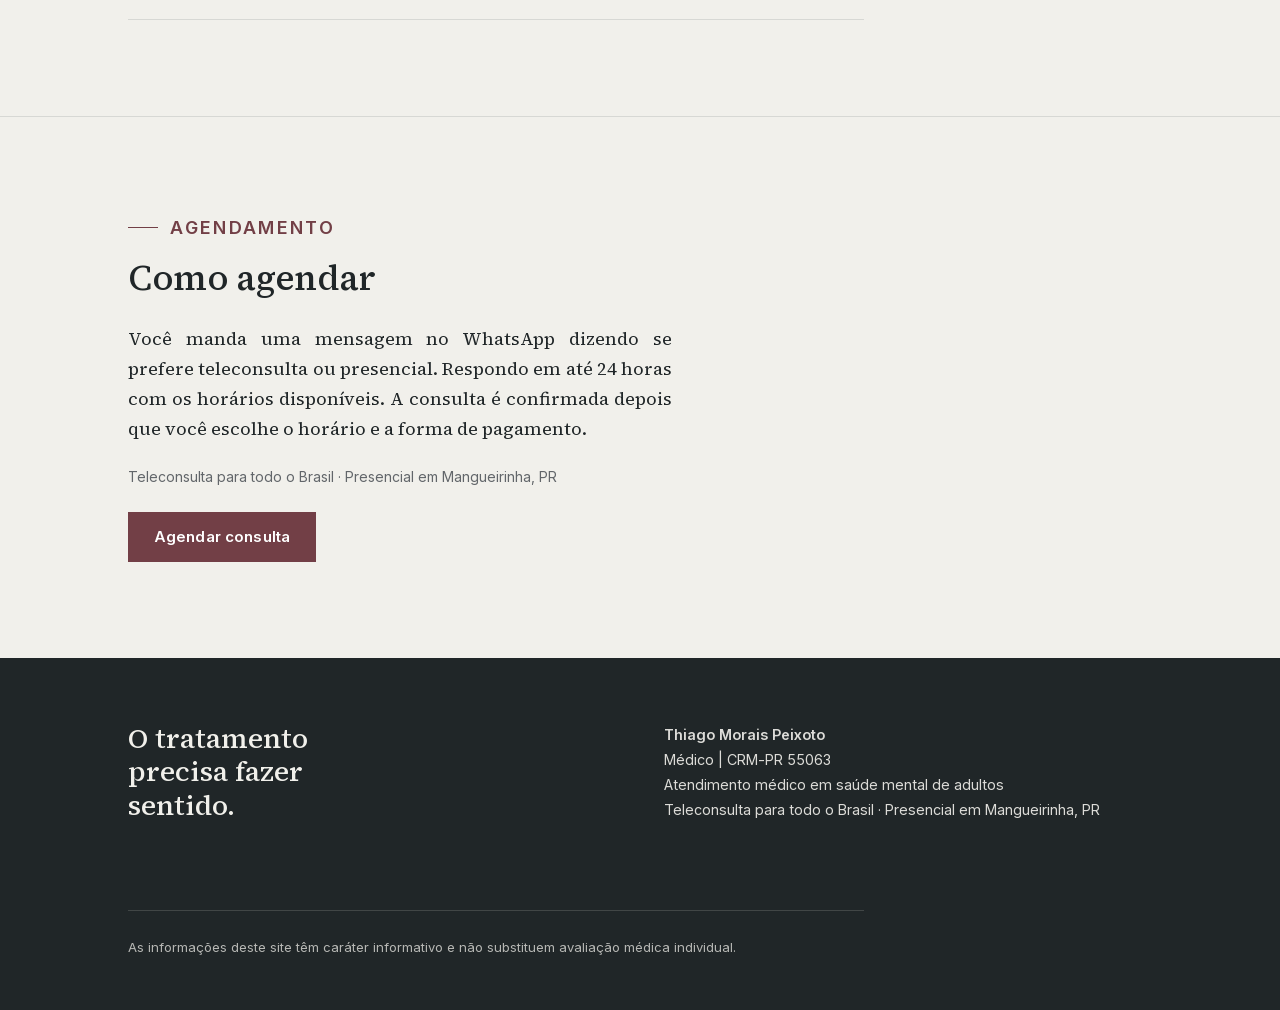
==== commit 4cf3b1f5: "Enxuga o texto da capa Versão do proprietário: 74 para 51 palavras. Sai a duplicação com "História e" ====
--- a/index.html
+++ b/index.html
@@ -71,9 +71,9 @@
 
       <h1>O tratamento precisa fazer sentido.</h1>
 
-      <p class="entrada">Há sofrimentos que quase ninguém vê, mas que acabam ocupando espaço demais na vida.</p>
-
-      <p class="entrada">Uma boa consulta precisa ir além do nome do diagnóstico. É preciso entender com calma o que está acontecendo, como isso tem afetado sua vida e o que já foi tentado — para então definir um tratamento que tenha lógica e faça sentido para você.</p>
+      <p class="entrada">Há sofrimentos que ocupam espaço demais na vida.</p>
+
+      <p class="entrada">Uma boa consulta precisa ir além do diagnóstico. É preciso entender o que está acontecendo e como isso tem afetado sua vida — para então definir um tratamento.</p>
 
       <p class="entrada">Teleconsulta para todo o Brasil, presencial no Paraná.</p>
 
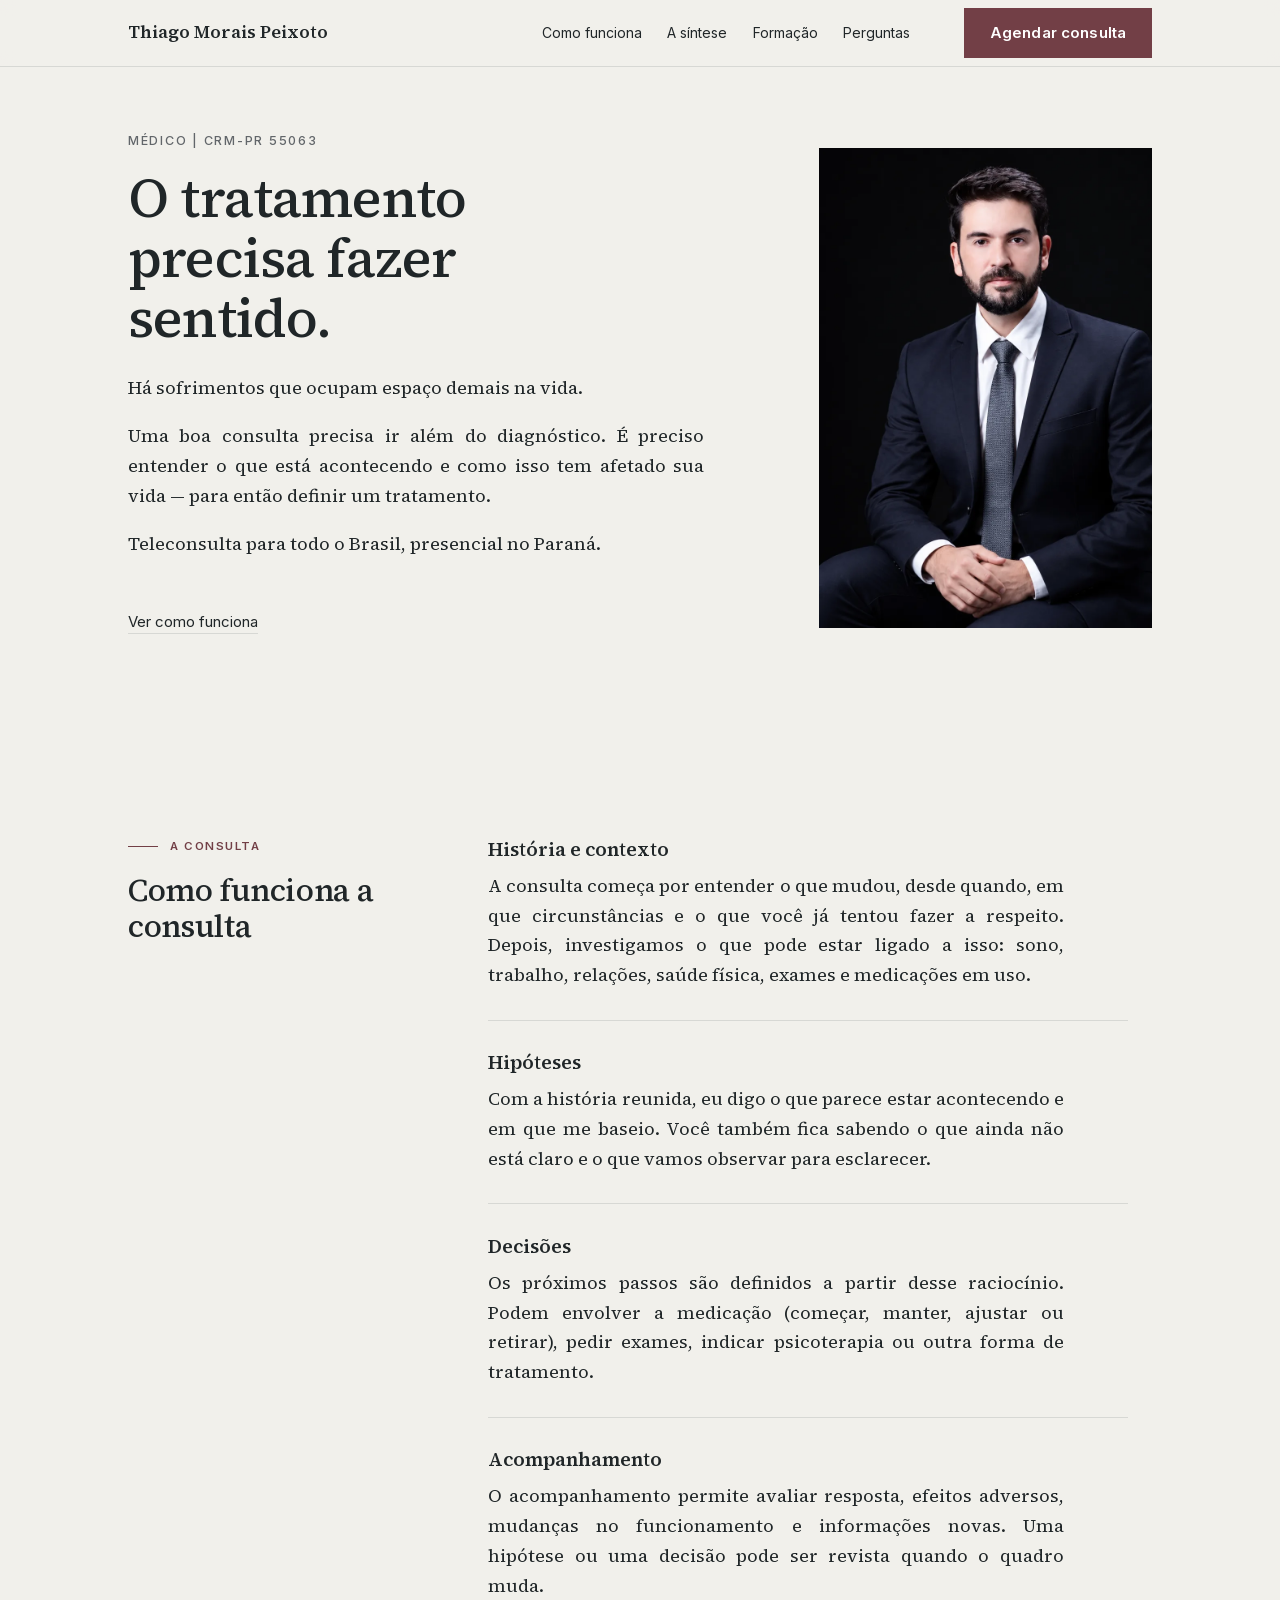
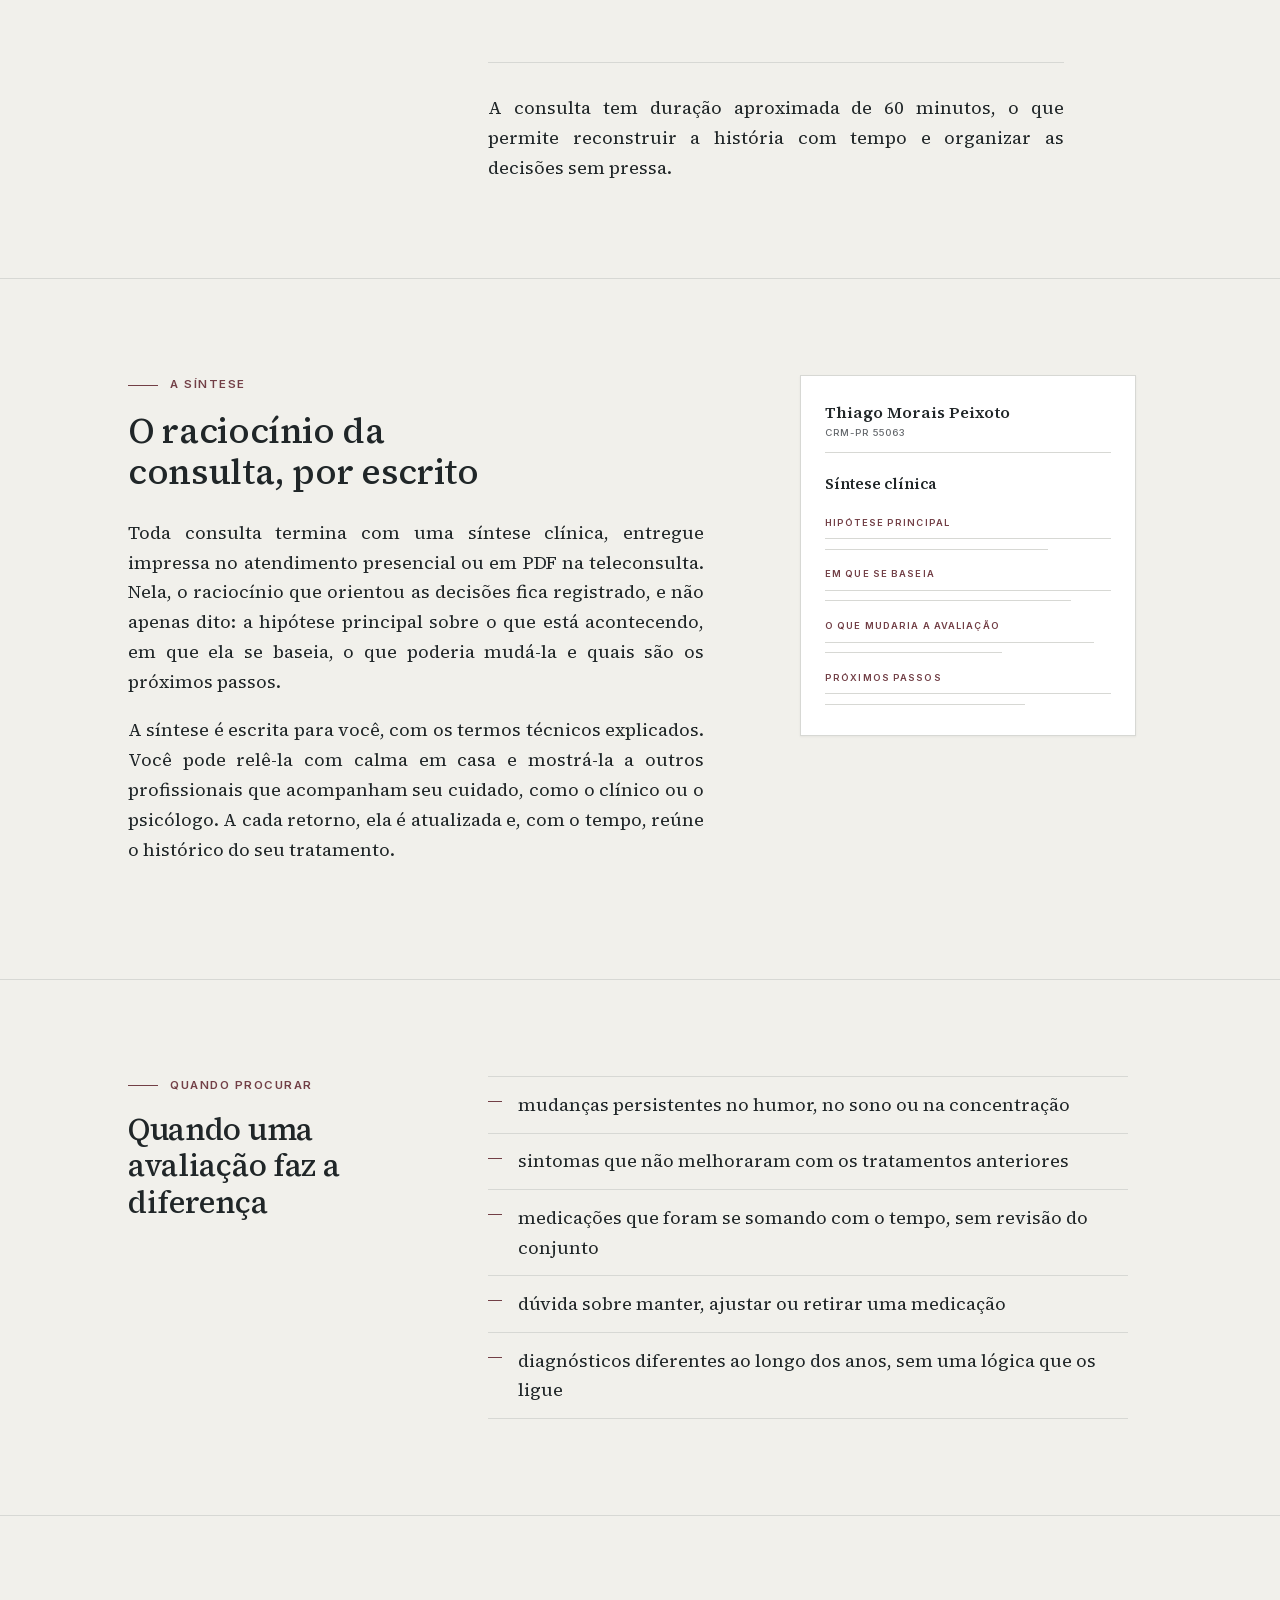
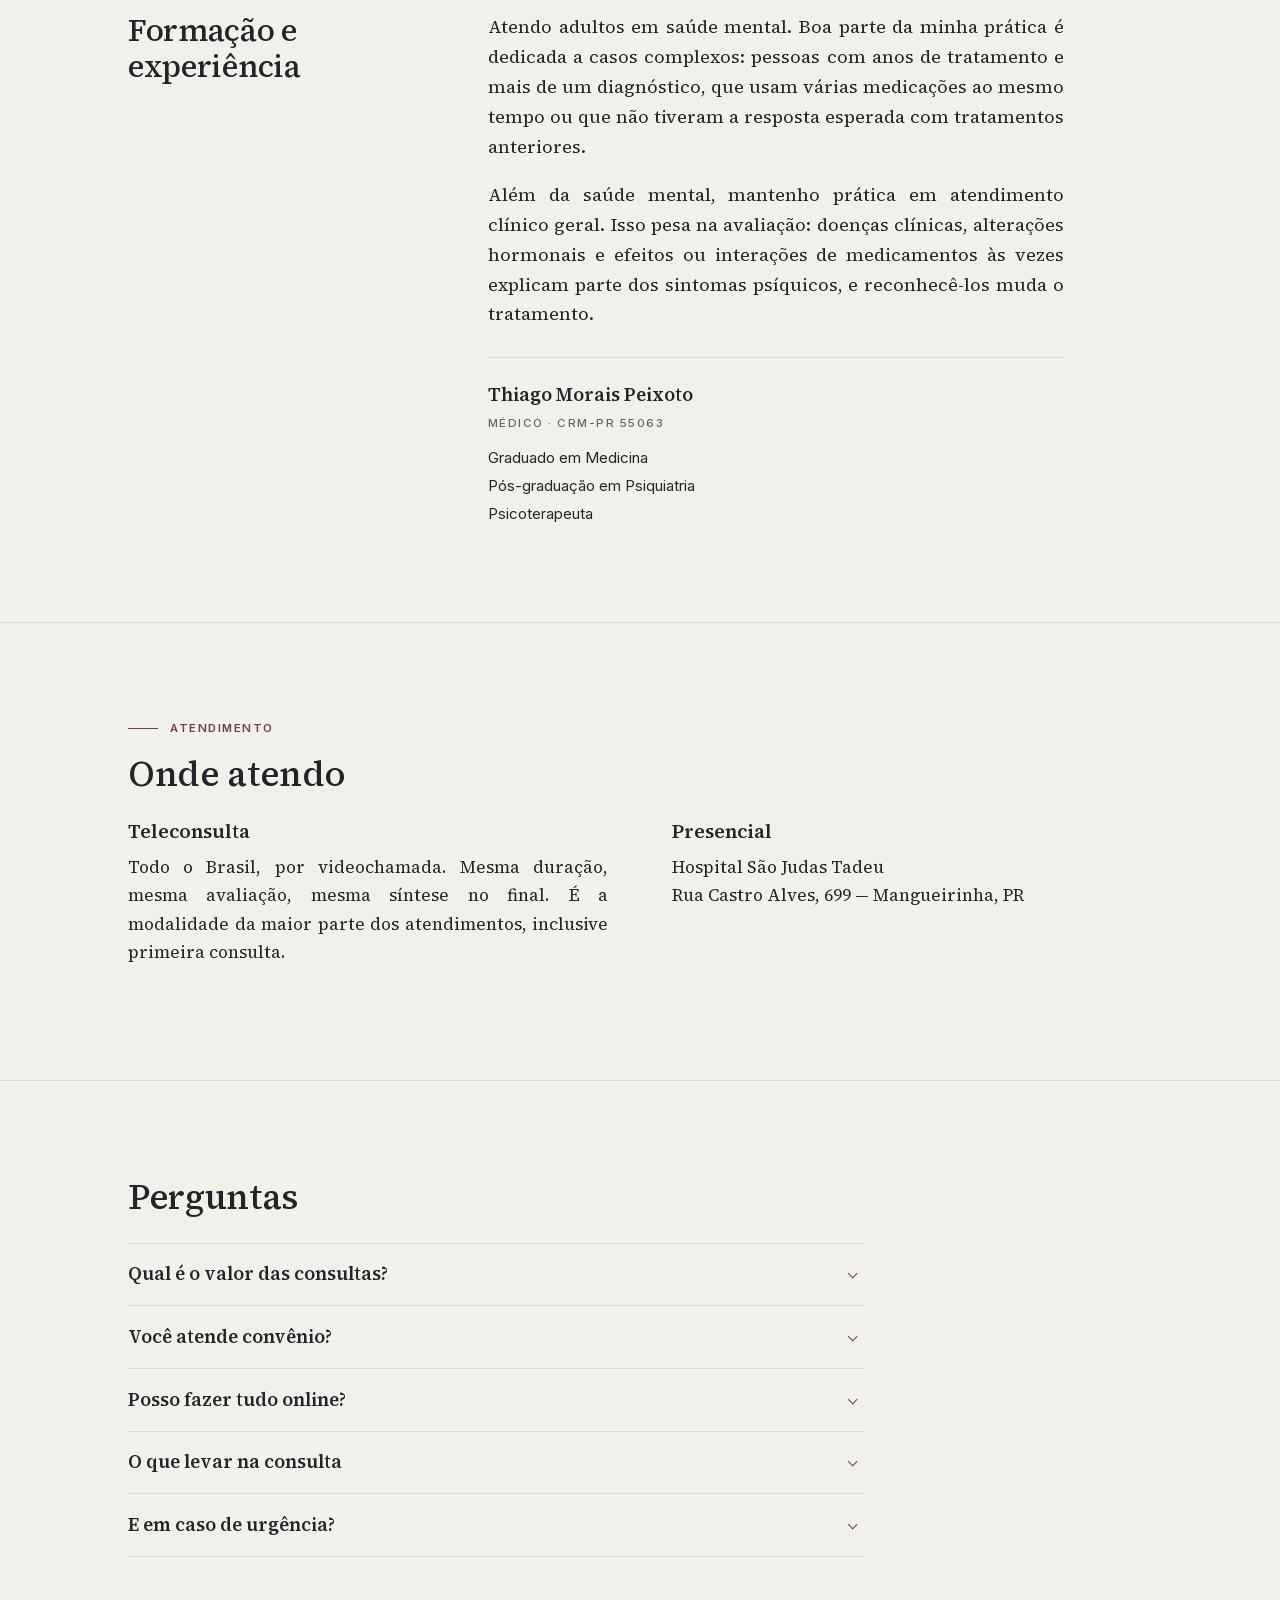
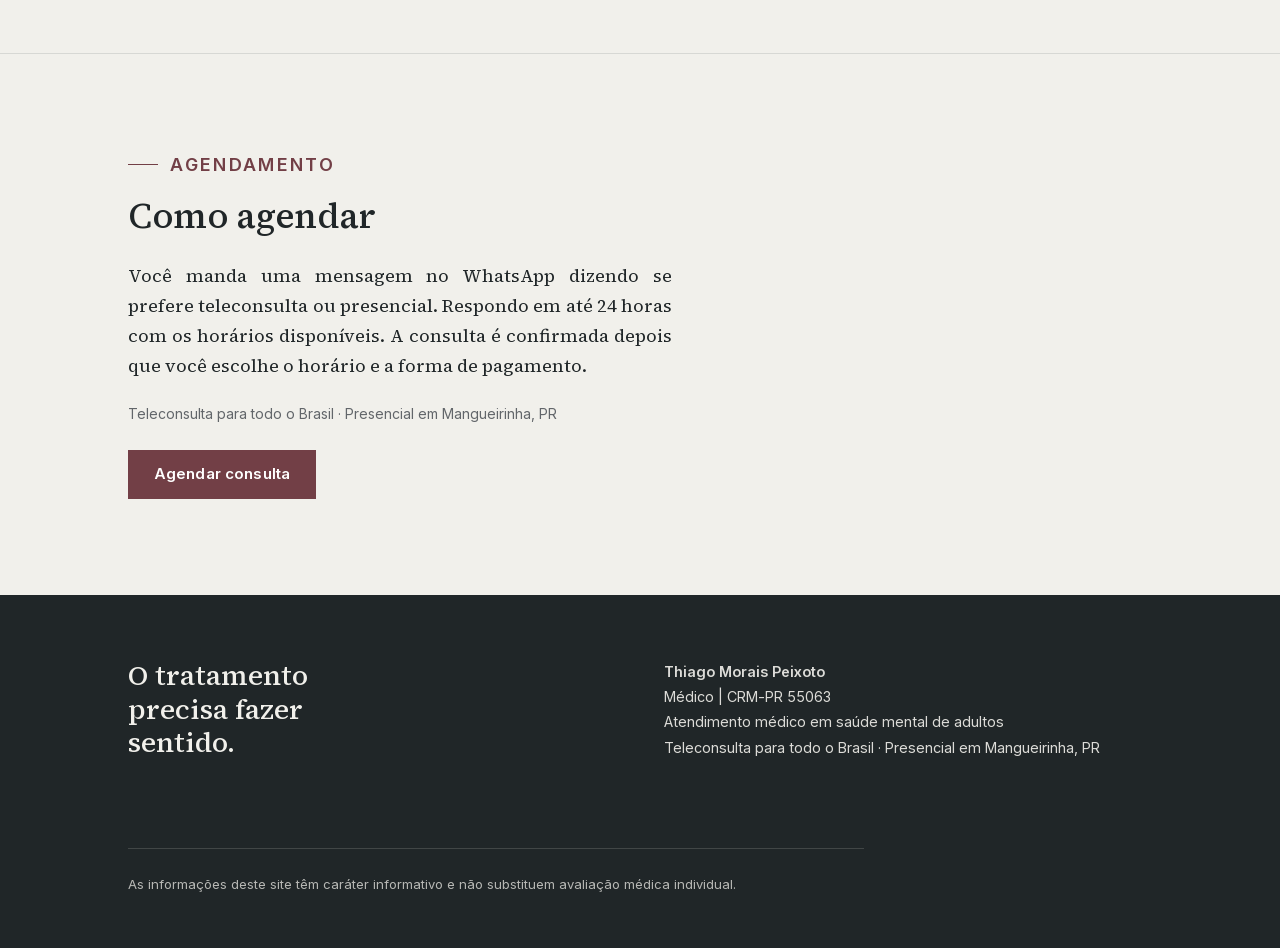
==== commit c71eb2dd: "Remove pergunta do FAQ sobre nova receita Co-Authored-By: Claude Opus 5 <noreply@anthropic.com>" ====
--- a/index.html
+++ b/index.html
@@ -28,6 +28,9 @@
   "name": "Thiago Morais Peixoto",
   "description": "Atendimento médico em saúde mental de adultos. Teleconsulta para todo o Brasil e presencial em Mangueirinha, PR.",
   "url": "https://thiagomoraispeixoto.com.br/",
+  "sameAs": [
+    "https://www.linkedin.com/in/thiagomoraispeixoto/"
+  ],
   "image": "https://thiagomoraispeixoto.com.br/og-image.jpg",
   "telephone": "+5532984127191",
   "priceRange": "R$ 550",
@@ -251,12 +254,6 @@
       </details>
 
       <details>
-        <summary>Preciso marcar consulta para pedir uma nova receita?</summary>
-        <p>Enquanto o paciente estiver em acompanhamento regular, eventuais reemissões de receitas ou de documentos já emitidos podem ser solicitadas pelo WhatsApp, assim como agendamentos e outras questões administrativas.</p>
-        <p>Quando houver necessidade de avaliar novos sintomas, rever o quadro ou modificar o tratamento, a orientação é realizar uma consulta, para que essas decisões sejam tomadas com segurança e com o contexto necessário.</p>
-      </details>
-
-      <details>
         <summary>E em caso de urgência?</summary>
         <p>Em situações de urgência, procure atendimento presencial no serviço de emergência mais próximo ou ligue 192.</p>
       </details>
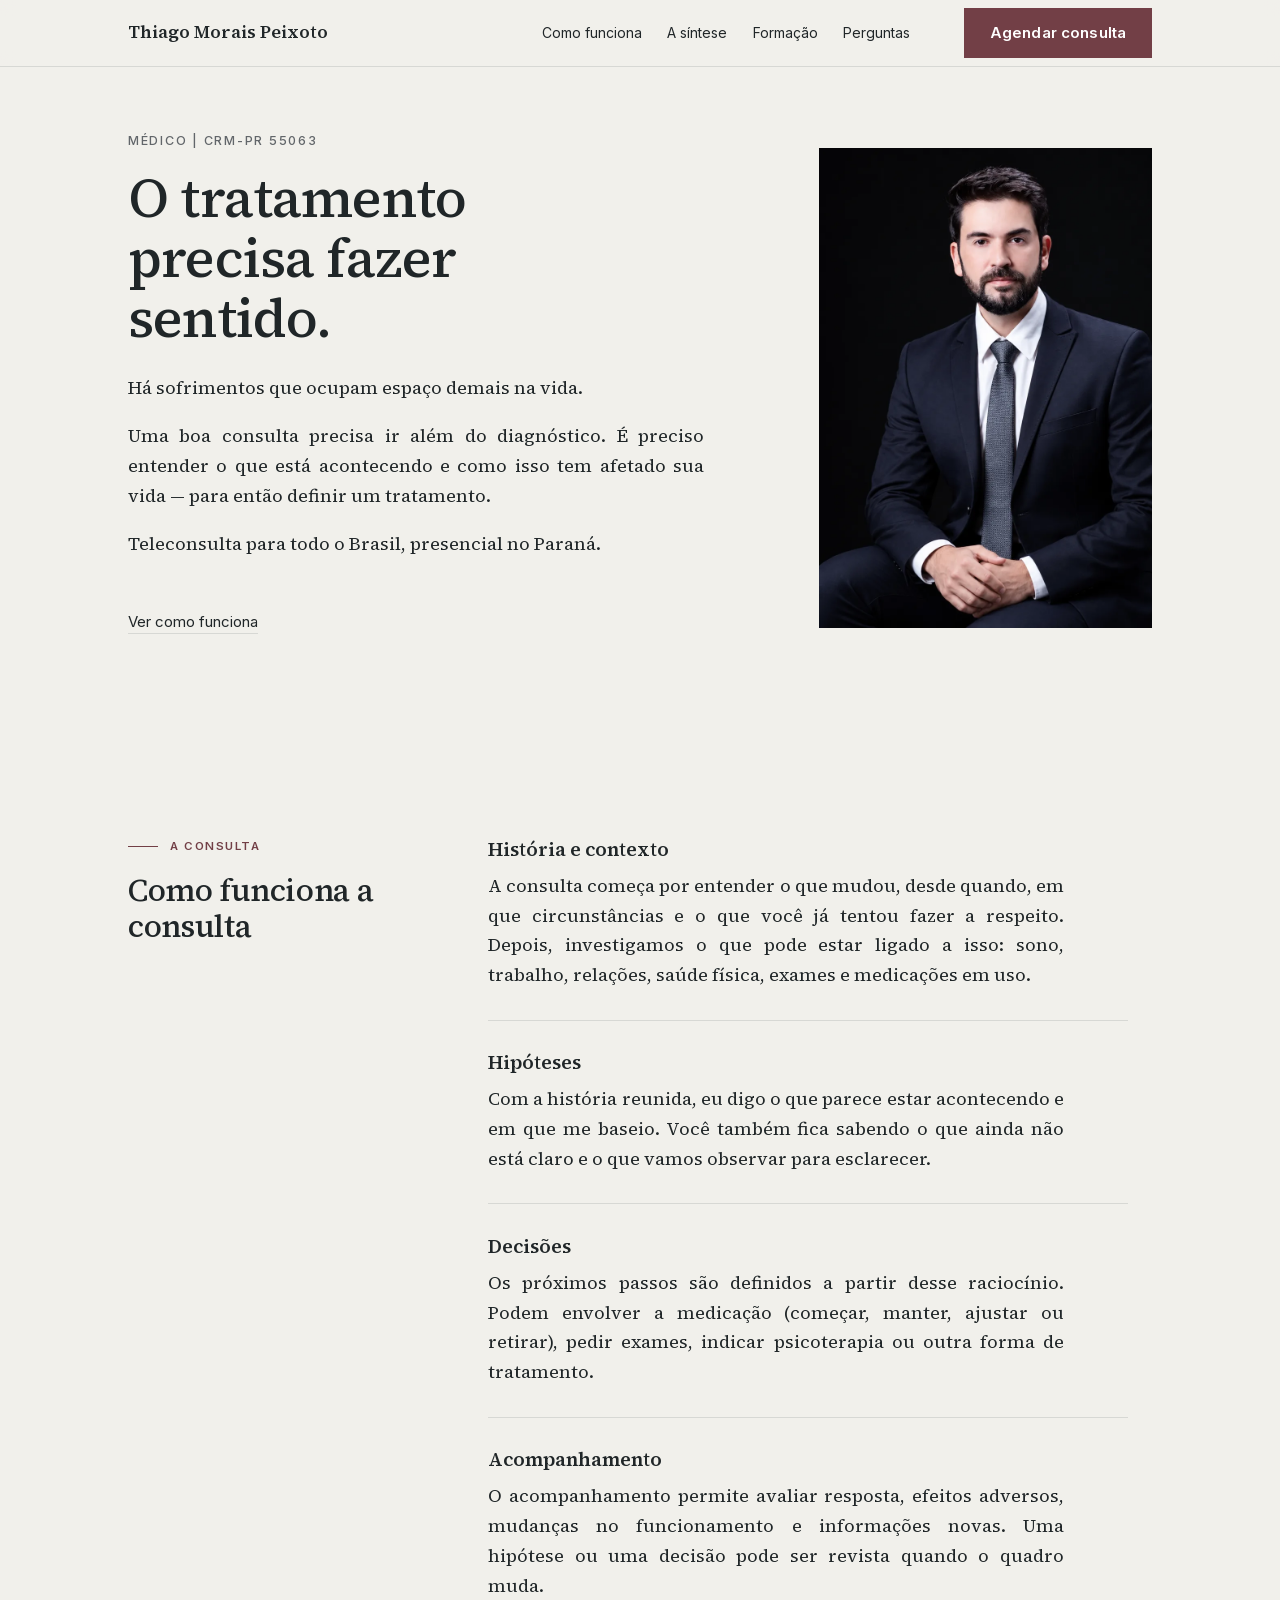
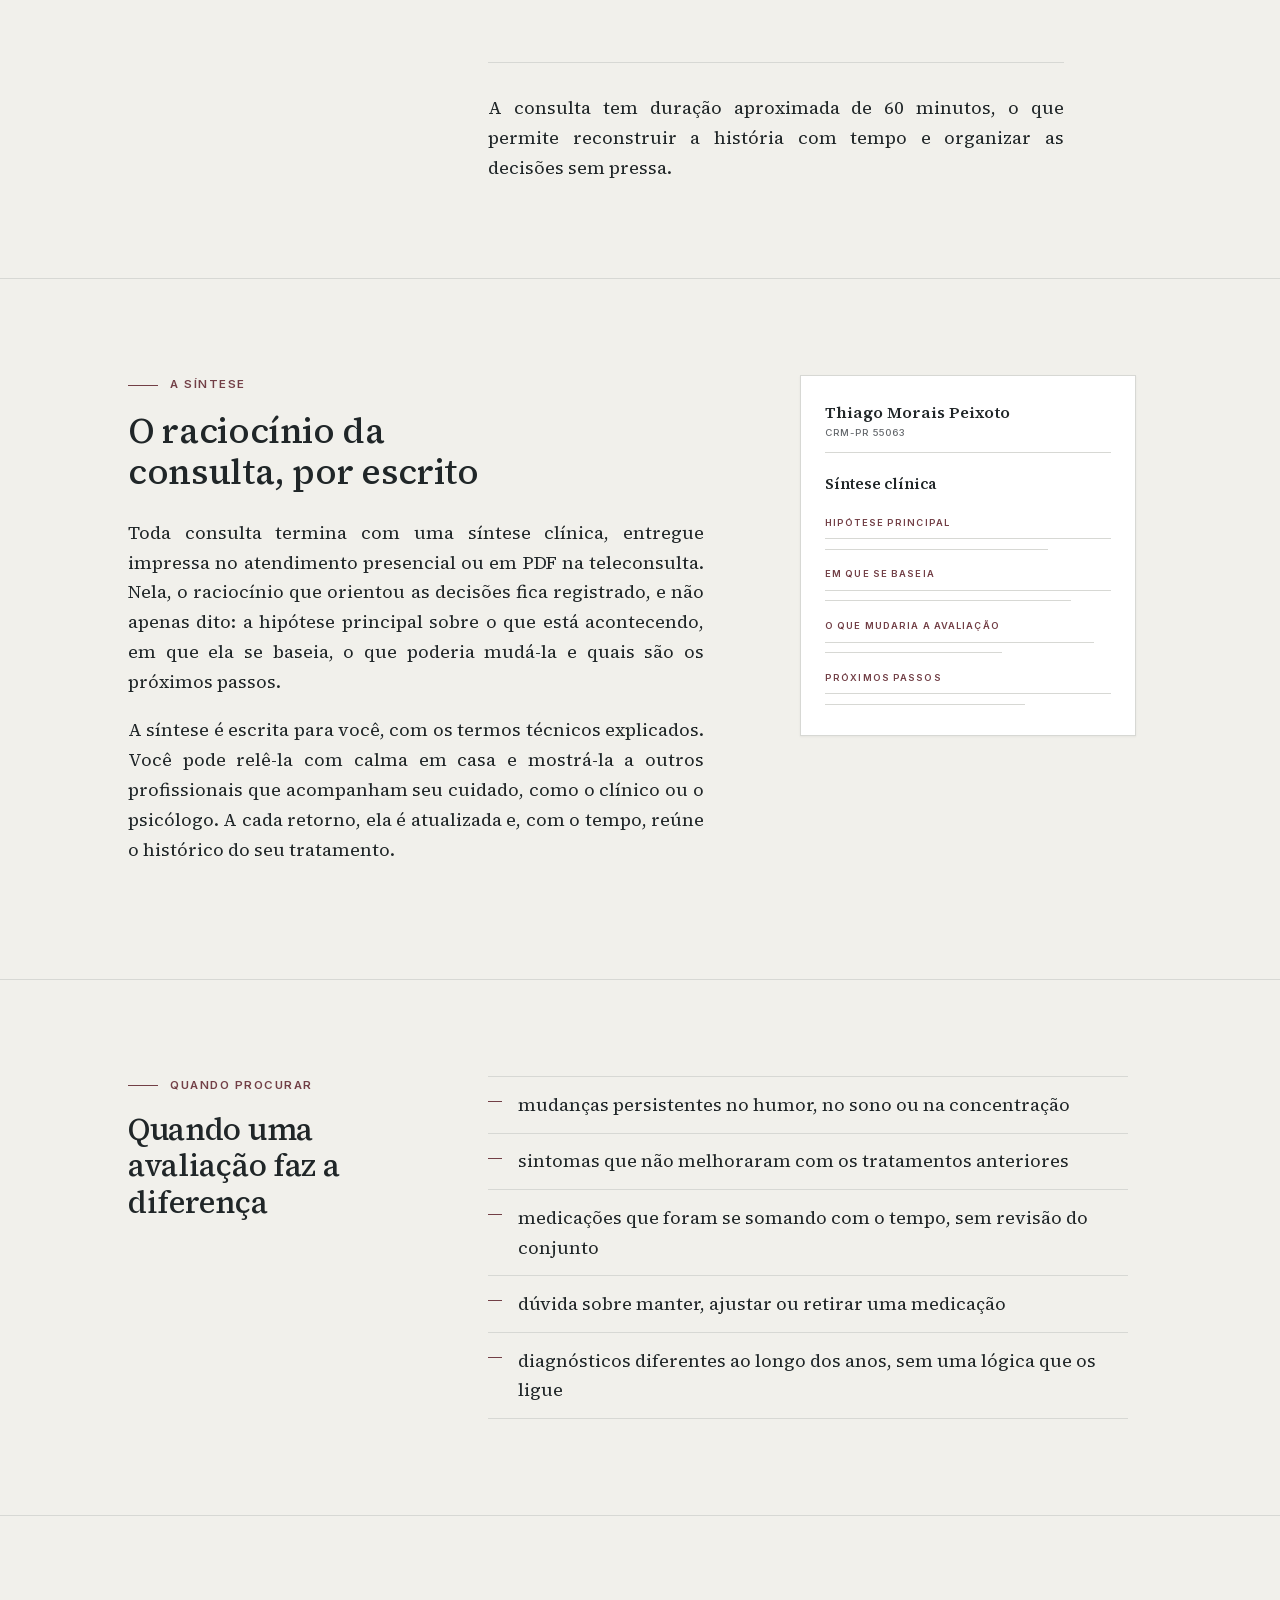
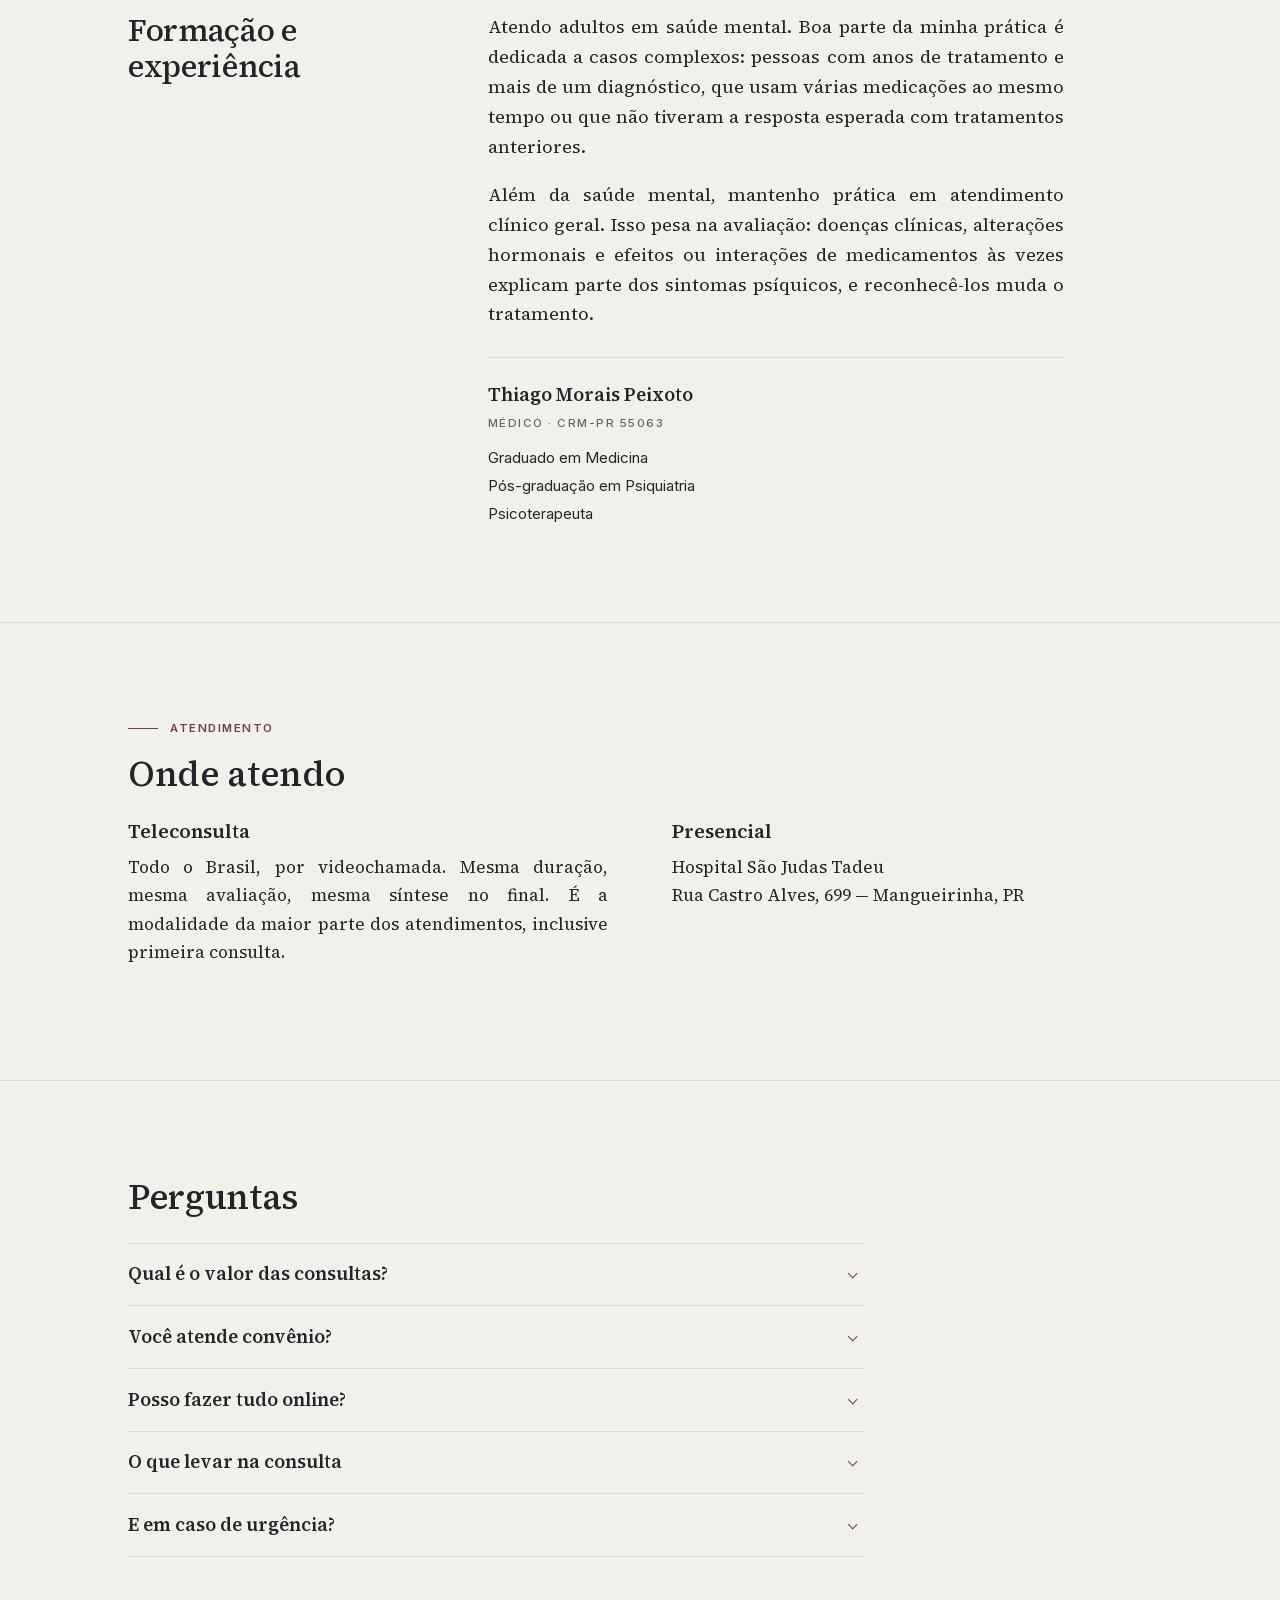
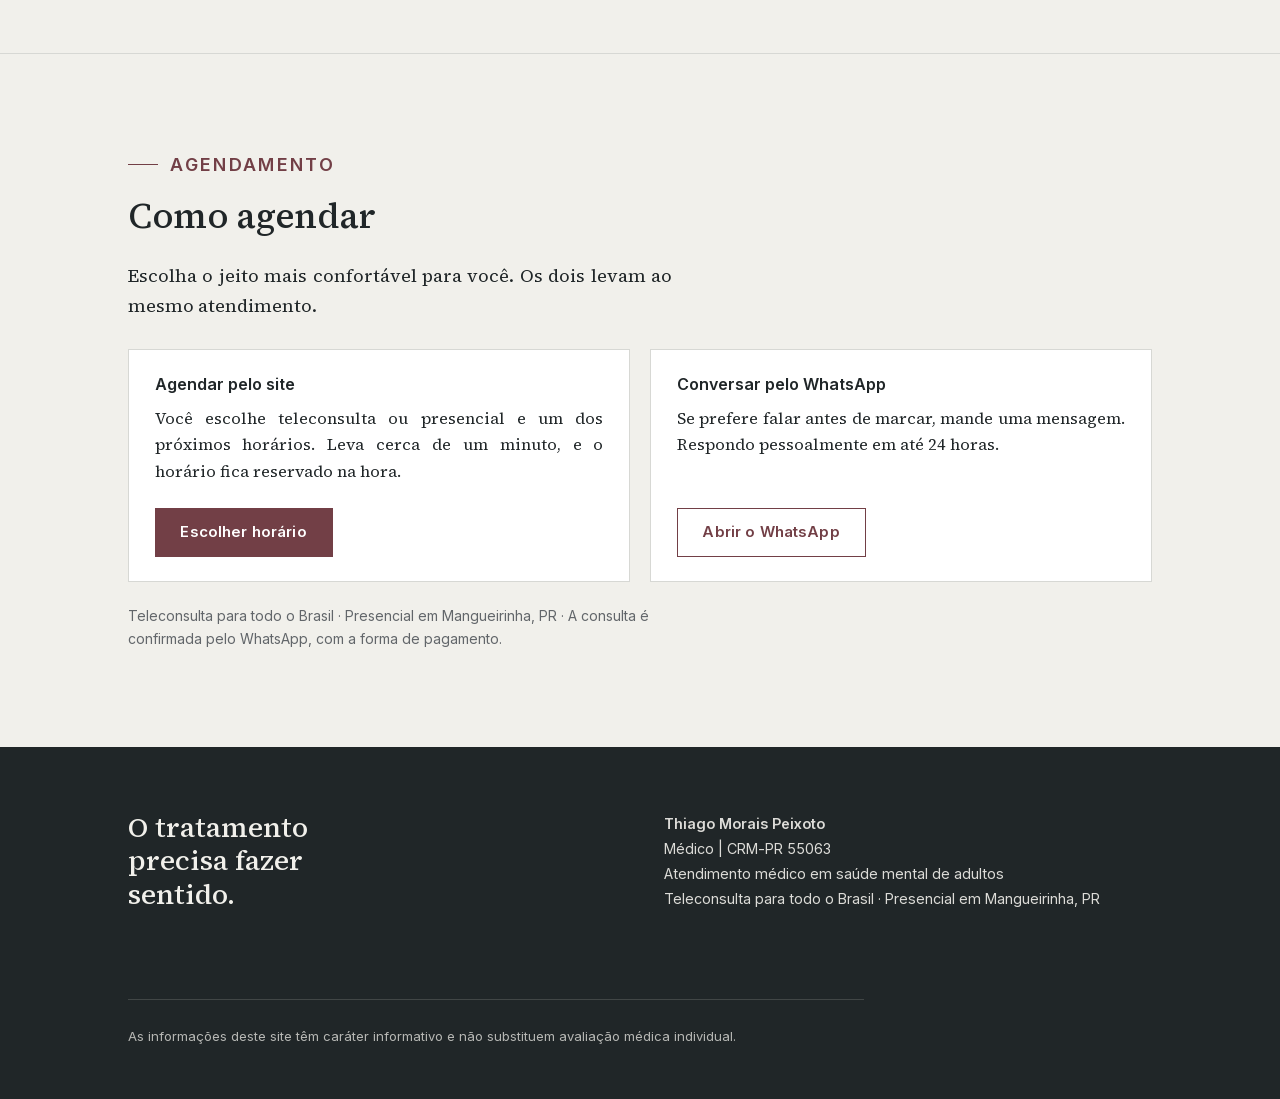
==== commit f375d84f: "Agendamento: dois caminhos (site ou WhatsApp), página em 3 passos e sem vai e volta Co-Authored-By: " ====
--- a/index.html
+++ b/index.html
@@ -20,7 +20,7 @@
 <link rel="icon" href="favicon.svg" type="image/svg+xml">
 <link rel="preload" href="fonts/ss4-text.woff2" as="font" type="font/woff2" crossorigin>
 <link rel="preload" href="fonts/inter.woff2" as="font" type="font/woff2" crossorigin>
-<link rel="stylesheet" href="style.css">
+<link rel="stylesheet" href="style.css?v=2">
 <script type="application/ld+json">
 {
   "@context": "https://schema.org",
@@ -60,7 +60,7 @@
       <a href="#sobre">Formação</a>
       <a href="#faq">Perguntas</a>
     </nav>
-    <a class="botao" href="https://wa.me/5532984127191?text=Ol%C3%A1%2C%20vim%20pelo%20site%20e%20gostaria%20de%20agendar%20uma%20consulta.">Agendar consulta</a>
+    <a class="botao" href="agendar/">Agendar consulta</a>
   </div>
 </header>
 
@@ -266,9 +266,20 @@
   <div class="caixa">
     <p class="rotulo">Agendamento</p>
     <h2 id="t-agendar">Como agendar</h2>
-    <p>Você manda uma mensagem no WhatsApp dizendo se prefere teleconsulta ou presencial. Respondo em até 24 horas com os horários disponíveis. A consulta é confirmada depois que você escolhe o horário e a forma de pagamento.</p>
-    <p class="nota">Teleconsulta para todo o Brasil · Presencial em Mangueirinha, PR</p>
-    <a class="botao" href="https://wa.me/5532984127191?text=Ol%C3%A1%2C%20vim%20pelo%20site%20e%20gostaria%20de%20agendar%20uma%20consulta.">Agendar consulta</a>
+    <p>Escolha o jeito mais confortável para você. Os dois levam ao mesmo atendimento.</p>
+    <div class="caminhos">
+      <div class="caminho">
+        <h3>Agendar pelo site</h3>
+        <p>Você escolhe teleconsulta ou presencial e um dos próximos horários. Leva cerca de um minuto, e o horário fica reservado na hora.</p>
+        <a class="botao" href="agendar/">Escolher horário</a>
+      </div>
+      <div class="caminho">
+        <h3>Conversar pelo WhatsApp</h3>
+        <p>Se prefere falar antes de marcar, mande uma mensagem. Respondo pessoalmente em até 24 horas.</p>
+        <a class="botao botao-sec" href="https://wa.me/5532984127191?text=Ol%C3%A1%2C%20vim%20pelo%20site%20e%20gostaria%20de%20agendar%20uma%20consulta.">Abrir o WhatsApp</a>
+      </div>
+    </div>
+    <p class="nota">Teleconsulta para todo o Brasil · Presencial em Mangueirinha, PR · A consulta é confirmada pelo WhatsApp, com a forma de pagamento.</p>
   </div>
 </section>
 
--- a/style.css
+++ b/style.css
@@ -275,6 +275,14 @@
   font-family: var(--sans); font-size: 0.875rem; color: var(--secundario);
 }
 .agendar .botao { margin-top: 1.5rem; }
+.agendar .caminhos { display: grid; grid-template-columns: repeat(2, minmax(0, 1fr)); gap: 1.25rem; margin-top: 1.75rem; }
+.agendar .caminho { border: 1px solid var(--linha); background: var(--branco); padding: 1.5rem 1.6rem; display: flex; flex-direction: column; }
+.agendar .caminho h3 { font-family: var(--sans); font-size: 1rem; font-weight: 600; margin: 0 0 .6rem; }
+.agendar .caminho p { font-size: 1rem; margin: 0; flex: 1; }
+.agendar .caminho .botao { align-self: flex-start; }
+.botao-sec { background: transparent; color: var(--vinho); }
+.botao-sec:hover, .botao-sec:focus-visible { background: var(--vinho); color: var(--branco); }
+@media (max-width: 720px) { .agendar .caminhos { grid-template-columns: 1fr; } }
 
 /* ---------- Rodapé ---------- */
 footer { background: var(--tinta); color: var(--papel); padding: 4rem 0 3.25rem; }
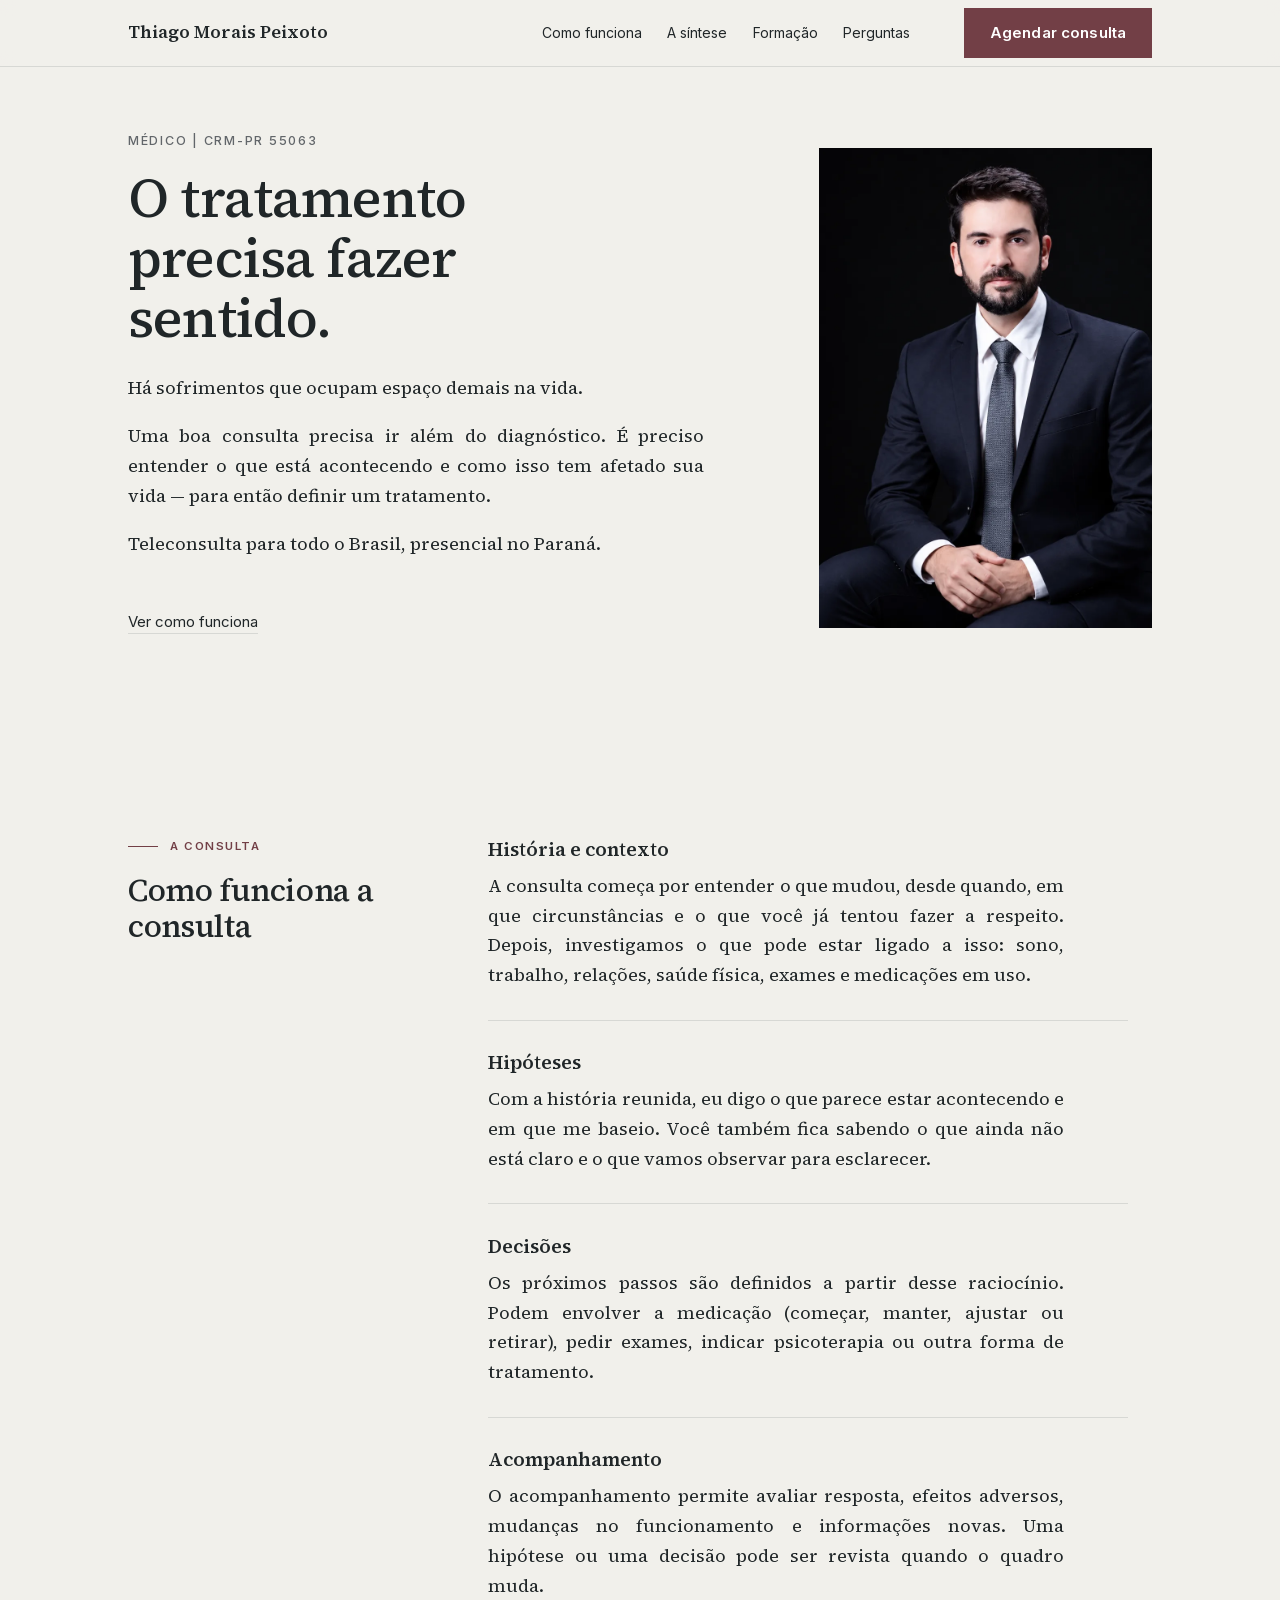
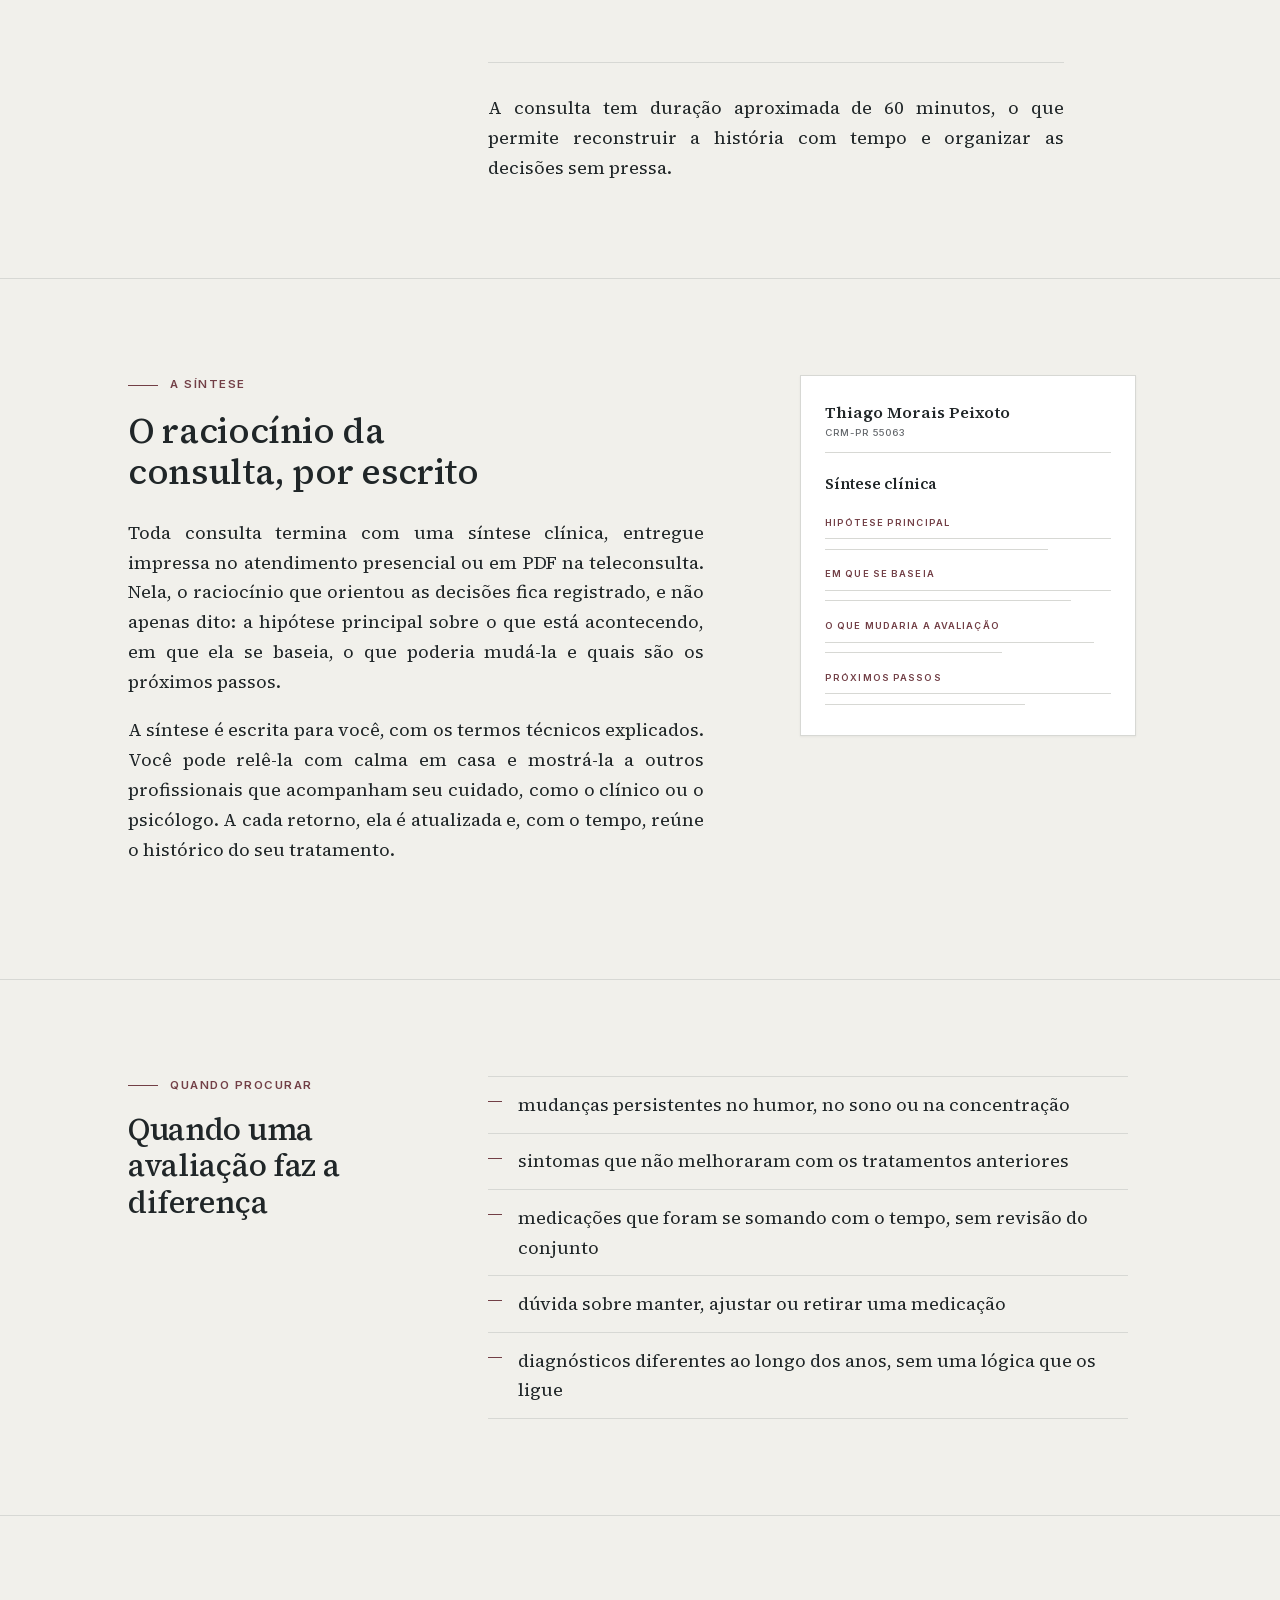
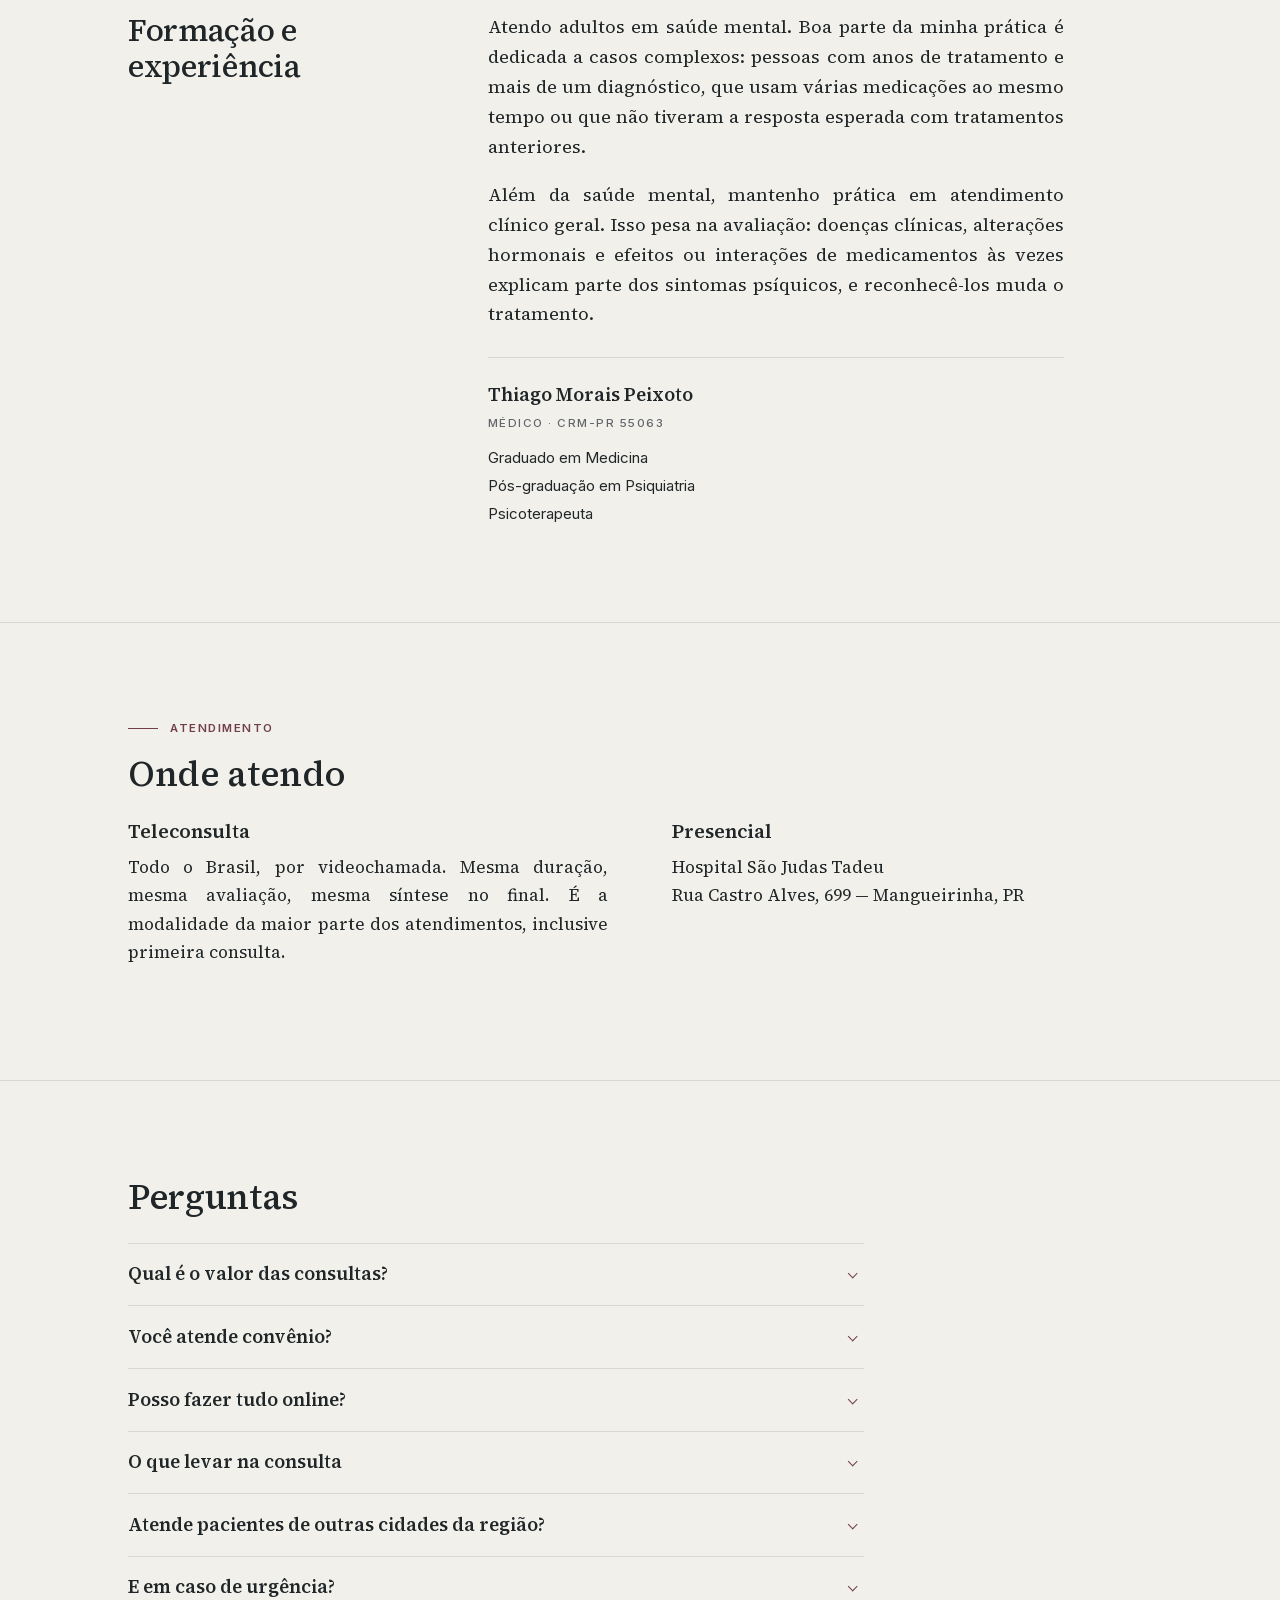
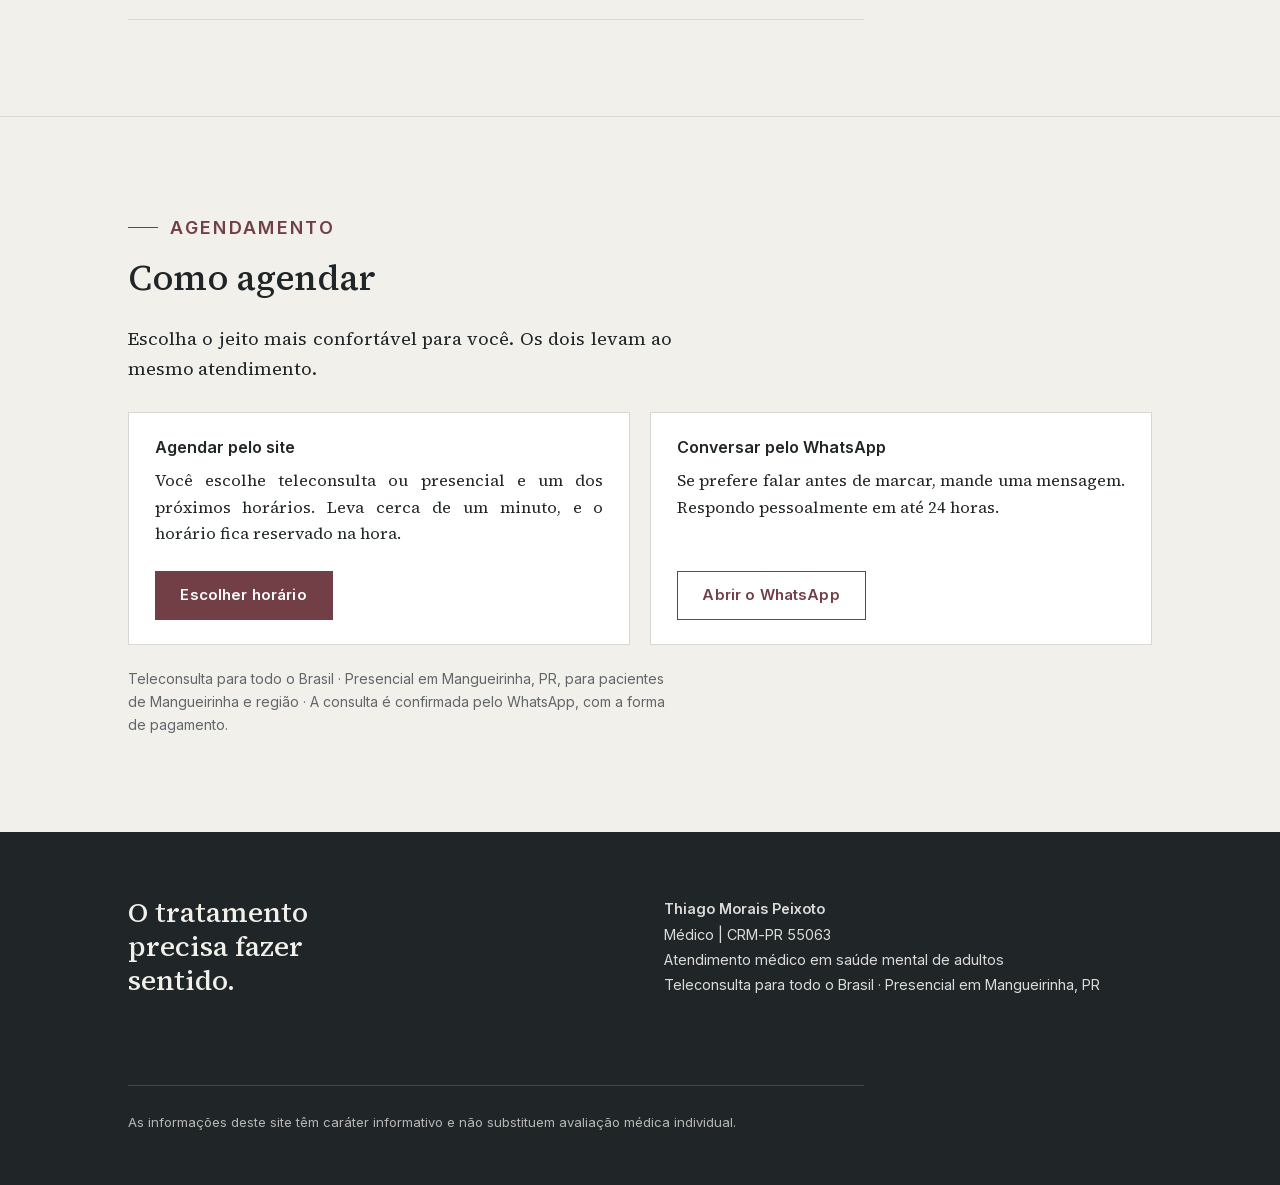
==== commit 21e90079: "SEO local: Mangueirinha e região no título, descrição, perguntas e dados estruturados (cidades, horá" ====
--- a/index.html
+++ b/index.html
@@ -3,8 +3,8 @@
 <head>
 <meta charset="utf-8">
 <meta name="viewport" content="width=device-width, initial-scale=1">
-<title>Thiago Morais Peixoto — Médico | Saúde mental de adultos · Teleconsulta e Mangueirinha, PR</title>
-<meta name="description" content="Atendimento médico em saúde mental de adultos. Teleconsulta para todo o Brasil e presencial em Mangueirinha (PR). Consulta de aproximadamente 60 minutos com síntese clínica ao final. CRM-PR 55063.">
+<title>Thiago Morais Peixoto — Médico | Saúde mental de adultos em Mangueirinha (PR) e região · Teleconsulta</title>
+<meta name="description" content="Atendimento médico em saúde mental de adultos em Mangueirinha (PR) e região: Chopinzinho, Coronel Vivida, Honório Serpa, Reserva do Iguaçu, Coronel Domingos Soares, Pato Branco e Palmas. Presencial no Hospital São Judas Tadeu e teleconsulta para todo o Brasil. CRM-PR 55063.">
 <meta name="author" content="Thiago Morais Peixoto">
 <meta name="theme-color" content="#F1F0EB">
 <meta property="og:title" content="Thiago Morais Peixoto — Médico | Saúde mental de adultos">
@@ -26,9 +26,10 @@
   "@context": "https://schema.org",
   "@type": "Physician",
   "name": "Thiago Morais Peixoto",
-  "description": "Atendimento médico em saúde mental de adultos. Teleconsulta para todo o Brasil e presencial em Mangueirinha, PR.",
+  "description": "Atendimento médico em saúde mental de adultos em Mangueirinha (PR) e região. Presencial no Hospital São Judas Tadeu e teleconsulta para todo o Brasil.",
   "url": "https://thiagomoraispeixoto.com.br/",
   "sameAs": [
+    "https://www.instagram.com/thiagomoraispeixoto/",
     "https://www.linkedin.com/in/thiagomoraispeixoto/"
   ],
   "image": "https://thiagomoraispeixoto.com.br/og-image.jpg",
@@ -36,15 +37,85 @@
   "priceRange": "R$ 550",
   "address": {
     "@type": "PostalAddress",
-    "streetAddress": "Rua Castro Alves, 699",
+    "streetAddress": "Rua Castro Alves, 699 (Hospital São Judas Tadeu)",
     "addressLocality": "Mangueirinha",
     "addressRegion": "PR",
+    "postalCode": "85540-000",
     "addressCountry": "BR"
   },
-  "areaServed": { "@type": "Country", "name": "Brasil" },
+  "areaServed": [
+    {
+      "@type": "City",
+      "name": "Mangueirinha, PR"
+    },
+    {
+      "@type": "City",
+      "name": "Chopinzinho, PR"
+    },
+    {
+      "@type": "City",
+      "name": "Coronel Vivida, PR"
+    },
+    {
+      "@type": "City",
+      "name": "Honório Serpa, PR"
+    },
+    {
+      "@type": "City",
+      "name": "Reserva do Iguaçu, PR"
+    },
+    {
+      "@type": "City",
+      "name": "Coronel Domingos Soares, PR"
+    },
+    {
+      "@type": "City",
+      "name": "Pato Branco, PR"
+    },
+    {
+      "@type": "City",
+      "name": "Palmas, PR"
+    },
+    {
+      "@type": "Country",
+      "name": "Brasil"
+    }
+  ],
   "availableService": {
     "@type": "MedicalTherapy",
     "name": "Consulta médica em saúde mental de adultos"
+  },
+  "isAcceptingNewPatients": true,
+  "openingHoursSpecification": [
+    {
+      "@type": "OpeningHoursSpecification",
+      "dayOfWeek": [
+        "Tuesday"
+      ],
+      "opens": "19:00",
+      "closes": "21:00"
+    },
+    {
+      "@type": "OpeningHoursSpecification",
+      "dayOfWeek": [
+        "Wednesday",
+        "Thursday"
+      ],
+      "opens": "19:30",
+      "closes": "21:30"
+    },
+    {
+      "@type": "OpeningHoursSpecification",
+      "dayOfWeek": [
+        "Saturday"
+      ],
+      "opens": "08:30",
+      "closes": "11:30"
+    }
+  ],
+  "potentialAction": {
+    "@type": "ReserveAction",
+    "target": "https://thiagomoraispeixoto.com.br/agendar/"
   }
 }
 </script>
@@ -254,6 +325,11 @@
       </details>
 
       <details>
+        <summary>Atende pacientes de outras cidades da região?</summary>
+        <p>Sim. O atendimento presencial é em Mangueirinha, no Hospital São Judas Tadeu (Rua Castro Alves, 699), e recebe pacientes de toda a região, como Chopinzinho, Coronel Vivida, Honório Serpa, Reserva do Iguaçu, Coronel Domingos Soares, Pato Branco e Palmas. Para quem mora longe, a teleconsulta tem a mesma duração e a mesma avaliação.</p>
+      </details>
+
+      <details>
         <summary>E em caso de urgência?</summary>
         <p>Em situações de urgência, procure atendimento presencial no serviço de emergência mais próximo ou ligue 192.</p>
       </details>
@@ -279,7 +355,7 @@
         <a class="botao botao-sec" href="https://wa.me/5532984127191?text=Ol%C3%A1%2C%20vim%20pelo%20site%20e%20gostaria%20de%20agendar%20uma%20consulta.">Abrir o WhatsApp</a>
       </div>
     </div>
-    <p class="nota">Teleconsulta para todo o Brasil · Presencial em Mangueirinha, PR · A consulta é confirmada pelo WhatsApp, com a forma de pagamento.</p>
+    <p class="nota">Teleconsulta para todo o Brasil · Presencial em Mangueirinha, PR, para pacientes de Mangueirinha e região · A consulta é confirmada pelo WhatsApp, com a forma de pagamento.</p>
   </div>
 </section>
 
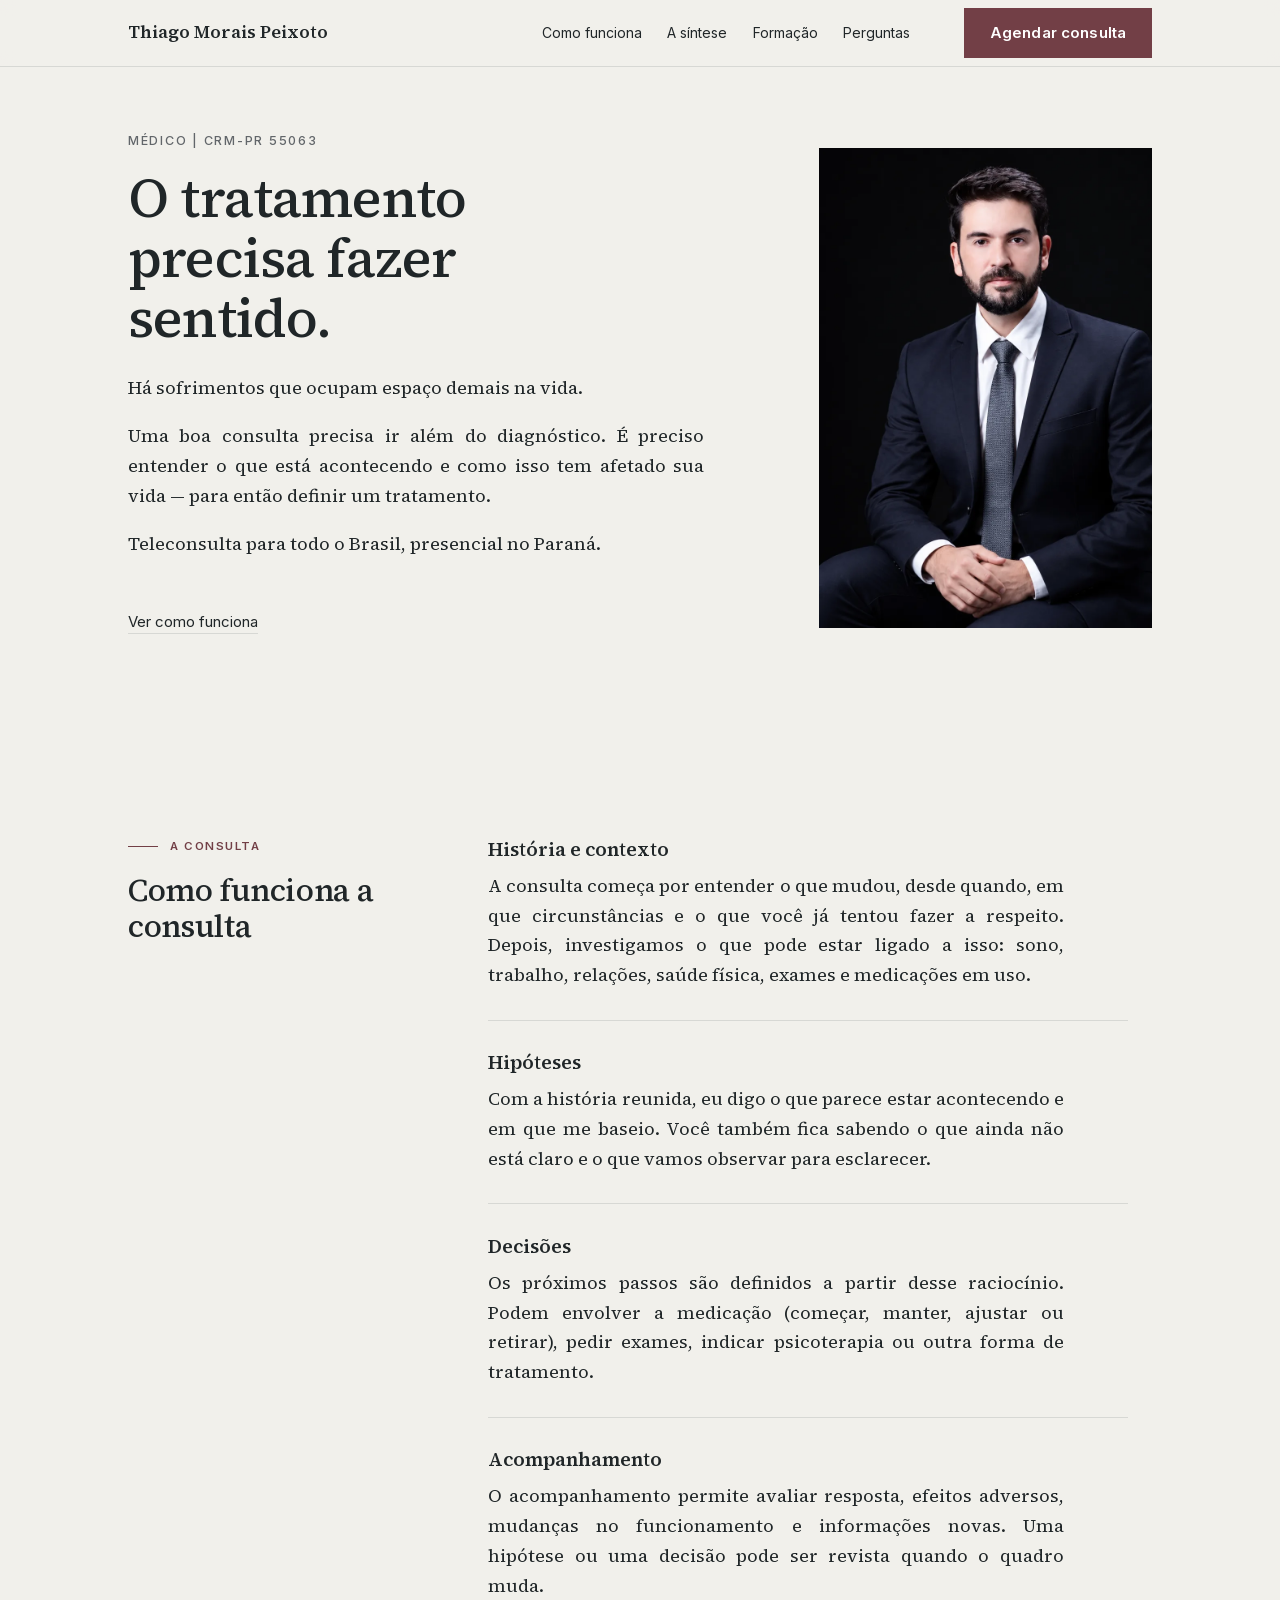
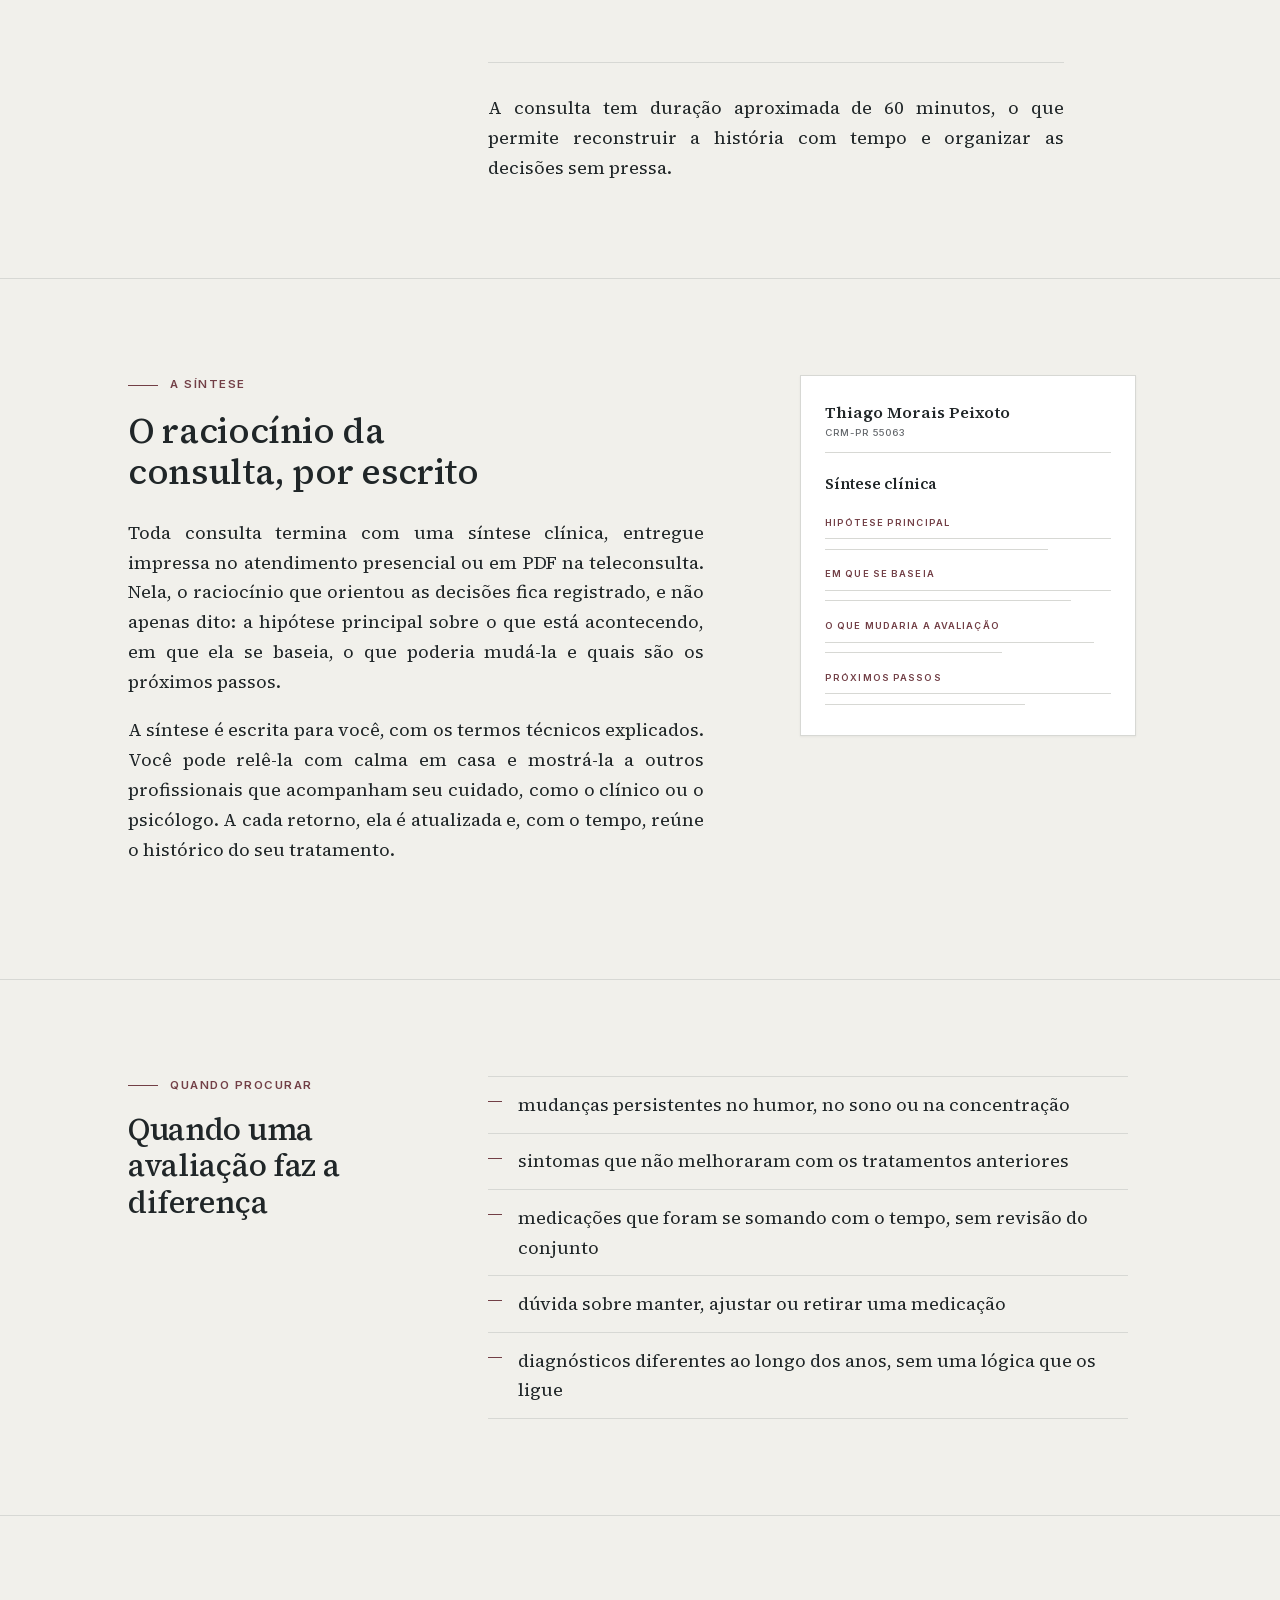
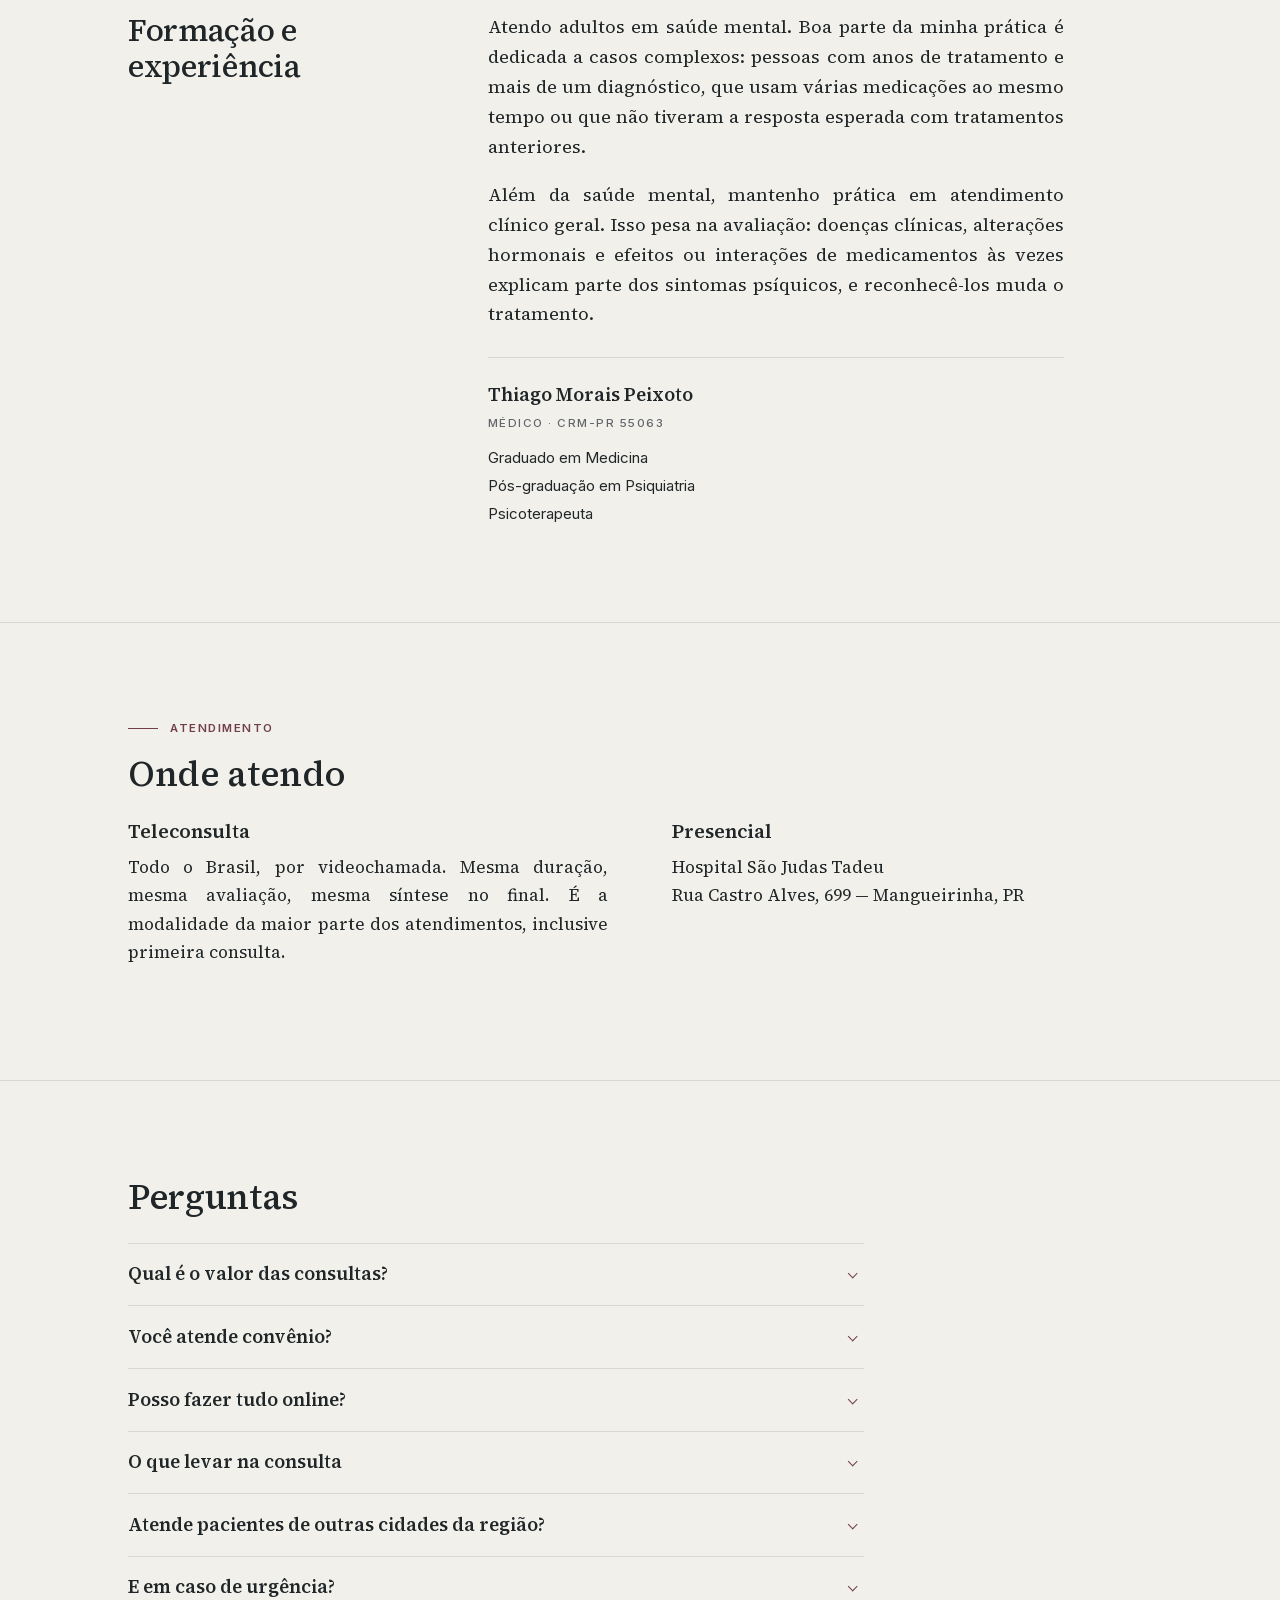
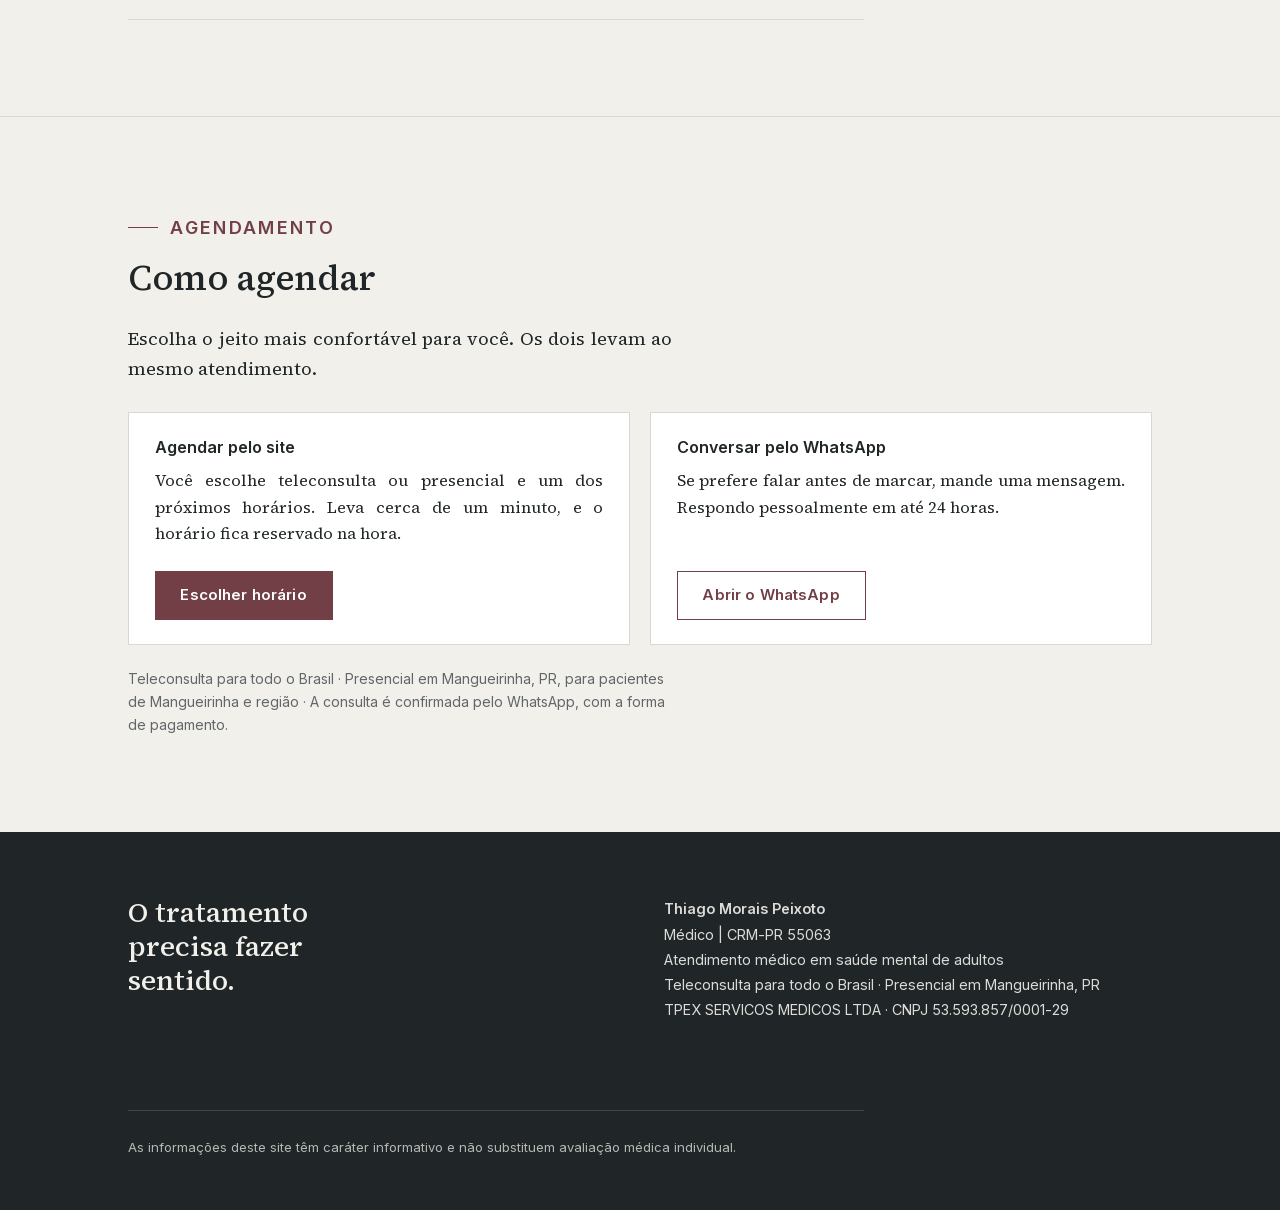
==== commit d91aa3c3: "Rodapé e privacidade com razão social e CNPJ (verificação da empresa na Meta) Co-Authored-By: Claude" ====
--- a/index.html
+++ b/index.html
@@ -3,6 +3,7 @@
 <head>
 <meta charset="utf-8">
 <meta name="viewport" content="width=device-width, initial-scale=1">
+<meta name="facebook-domain-verification" content="jgd7z1g6s68jvlb3d54zhrgytg3u3x" />
 <title>Thiago Morais Peixoto — Médico | Saúde mental de adultos em Mangueirinha (PR) e região · Teleconsulta</title>
 <meta name="description" content="Atendimento médico em saúde mental de adultos em Mangueirinha (PR) e região: Chopinzinho, Coronel Vivida, Honório Serpa, Reserva do Iguaçu, Coronel Domingos Soares, Pato Branco e Palmas. Presencial no Hospital São Judas Tadeu e teleconsulta para todo o Brasil. CRM-PR 55063.">
 <meta name="author" content="Thiago Morais Peixoto">
@@ -369,7 +370,8 @@
       <strong>Thiago Morais Peixoto</strong><br>
       Médico | CRM-PR 55063<br>
       Atendimento médico em saúde mental de adultos<br>
-      Teleconsulta para todo o Brasil · Presencial em Mangueirinha, PR
+      Teleconsulta para todo o Brasil · Presencial em Mangueirinha, PR<br>
+      TPEX SERVICOS MEDICOS LTDA · CNPJ 53.593.857/0001-29
     </p>
 
     <p class="disclaimer">As informações deste site têm caráter informativo e não substituem avaliação médica individual.</p>
